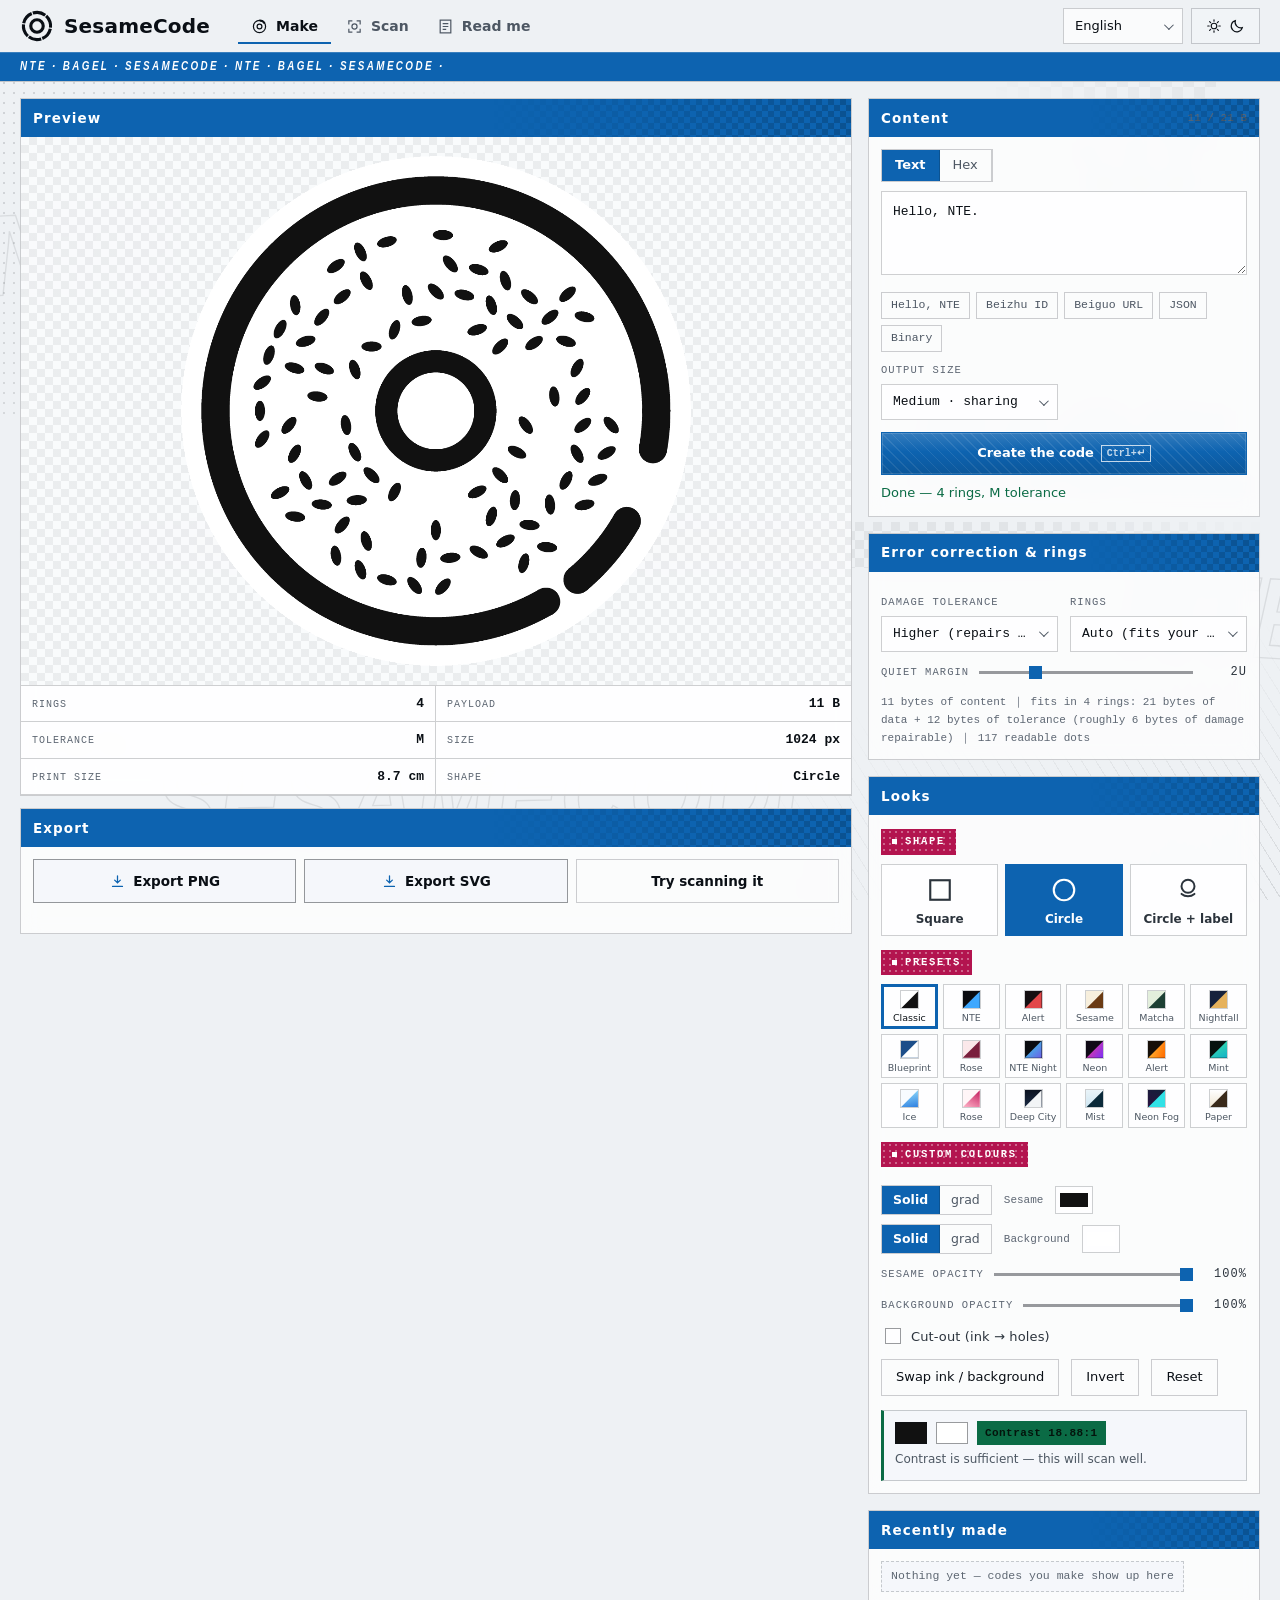
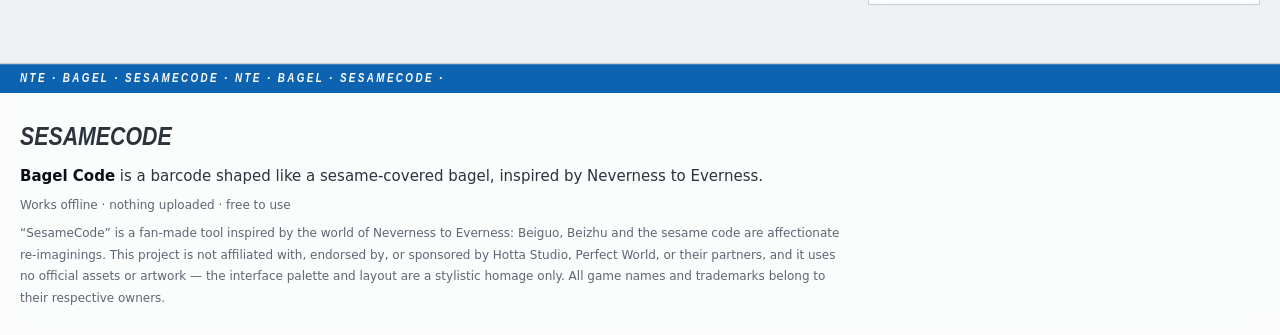
==== app/index.html @ 8909a85a "Add Discord embed preview via Open Graph meta tags Co-authored-by: arena-agent <297053741+arena-agen" ====
<!DOCTYPE html>
<html lang="zh-Hant">
<head>
<meta charset="utf-8">
<meta name="viewport" content="width=device-width, initial-scale=1, viewport-fit=cover">
<meta name="color-scheme" content="dark light">
<title>芝碼 SesameCode</title>
<!-- Discord embed preview（Open Graph） -->
<meta property="og:type" content="website">
<meta property="og:site_name" content="芝碼 SesameCode">
<meta property="og:title" content="芝碼 SesameCode ｜ 唄果的線下入口">
<meta property="og:description" content="芝碼產生器與掃描器：把任意文字或二進位資料編成芝麻貝果形條碼，也能掃描回原始內容。純 JavaScript、零執行期依賴、可離線使用。">
<meta property="og:url" content="https://justapplejust.github.io/nte-code/app/index.html">
<meta property="og:image" content="https://justapplejust.github.io/nte-code/docs/ui-generate.png">
<meta property="og:image:width" content="1440">
<meta property="og:image:height" content="950">
<meta property="og:image:alt" content="芝碼 SesameCode 產生器介面：預覽中的圓形芝麻碼與控制項">
<meta property="og:locale" content="zh_TW">
<link rel="icon" href="./icon.svg" type="image/svg+xml">
<link rel="stylesheet" href="./style.css">
</head>
<body>
<!-- 背景：純色 + 點陣 / 斜線 / 棋盤格貼片 + 散佈單字 -->
<div class="fx" aria-hidden="true">
  <span class="dots"></span>
  <span class="hatch"></span>
  <span class="chk chk1"></span>
  <span class="chk chk2"></span>
  <span class="wm wm1"></span>
  <span class="wm wm2"></span>
  <span class="wm wm3"></span>
  <span class="wm wm4"></span>
  <span class="sym sym1">⌗ ▨ ⌗ ▨ ⌗<br>○ ● ○ ● ○<br>▚▚ ▞▞ ▚▚</span>
  <span class="sym sym2">▨ ⌗ ▨ ⌗ ▨<br>● ○ ● ○ ●<br>▞▞ ▚▚ ▞▞</span>
</div>

<header class="top">
  <div class="top-in">
    <a class="brand" href="#gen">
      <svg class="logo" viewBox="0 0 48 48" aria-hidden="true">
        <circle cx="24" cy="24" r="19.2" fill="none" stroke="currentColor" stroke-width="4.4"
                pathLength="360" stroke-dasharray="55 5" transform="rotate(-108 24 24)"/>
        <circle cx="24" cy="24" r="8.8" fill="none" stroke="currentColor" stroke-width="4.4"/>
      </svg>
      <h1 data-i18n="brand.cn"></h1>
    </a>
    <nav class="tabs" role="tablist">
      <button class="tab active" data-tab="gen" role="tab">
        <svg viewBox="0 0 24 24" fill="none" stroke="currentColor" stroke-width="1.7"><circle cx="12" cy="12" r="8.6"/><circle cx="12" cy="12" r="3.4"/><path d="M12 3.4a8.6 8.6 0 0 1 7.4 4.2" stroke-width="2.8"/></svg>
        <span data-i18n="nav.gen"></span></button>
      <button class="tab" data-tab="scan" role="tab">
        <svg viewBox="0 0 24 24" fill="none" stroke="currentColor" stroke-width="1.7"><path d="M4 9V4h5M20 15v5h-5M20 9V4h-5M4 15v5h5"/><circle cx="12" cy="12" r="3.6"/></svg>
        <span data-i18n="nav.scan"></span></button>
      <button class="tab" data-tab="spec" role="tab">
        <svg viewBox="0 0 24 24" fill="none" stroke="currentColor" stroke-width="1.7"><rect x="4.5" y="3" width="15" height="18"/><path d="M8 8h8M8 12h8M8 16h5"/></svg>
        <span data-i18n="nav.spec"></span></button>
    </nav>
    <div class="tools">
      <div class="sel sel-mini" data-for="lang"></div>
      <select id="lang" hidden></select>
      <button id="btn-theme" class="icon" aria-label="theme" data-i18n-title="theme.toggle">
        <svg class="ic-sun" viewBox="0 0 24 24" fill="none" stroke="currentColor" stroke-width="1.7" stroke-linecap="round"><circle cx="12" cy="12" r="4.2"/><path d="M12 2.6v2.2M12 19.2v2.2M2.6 12h2.2M19.2 12h2.2M5.4 5.4l1.6 1.6M17 17l1.6 1.6M18.6 5.4 17 7M7 17l-1.6 1.6"/></svg>
        <svg class="ic-moon" viewBox="0 0 24 24" fill="none" stroke="currentColor" stroke-width="1.7" stroke-linecap="round"><path d="M20 14.5A8.5 8.5 0 0 1 9.5 4a8.5 8.5 0 1 0 10.5 10.5z"/></svg>
      </button>
    </div>
  </div>
  <div class="band"><div class="band-in"><span data-i18n="band"></span></div></div>
</header>

<div class="app">
  <main>
    <!-- ============================ 產生器 ============================ -->
    <section id="tab-gen" class="panel active">
      <div class="gen-grid">
        <section class="stagewrap">
          <div class="stage">
            <div class="box-h"><h2 data-i18n="gen.preview"></h2><span class="h-en">Preview</span><span class="sp"></span></div>
            <div class="plate" id="stage">
              <canvas id="canvas" width="512" height="512"></canvas>
              <div class="stage-load" id="stage-load" aria-hidden="true"><span class="bar"></span><span class="txt" data-i18n="stage.working"></span></div>
            </div>
            <div class="readout" id="readout"></div>
          </div>

          <div class="stage" style="margin-top:12px">
            <div class="box-h"><h2 data-i18n="gen.output"></h2><span class="h-en">Export</span><span class="sp"></span></div>
            <div class="outbar">

              <button id="btn-png" class="exp"><svg viewBox="0 0 24 24" fill="none" stroke="currentColor" stroke-width="1.8" stroke-linecap="round" stroke-linejoin="round"><path d="M12 4v10m0 0 4-4m-4 4-4-4M5 19h14"/></svg><span data-i18n="gen.png"></span></button>
              <button id="btn-svg" class="exp"><svg viewBox="0 0 24 24" fill="none" stroke="currentColor" stroke-width="1.8" stroke-linecap="round" stroke-linejoin="round"><path d="M12 4v10m0 0 4-4m-4 4-4-4M5 19h14"/></svg><span data-i18n="gen.svg"></span></button>
              <button id="btn-self" class="ghost"><span data-i18n="gen.self"></span></button>
            </div>
            <div id="dense-hint" class="msg warn hidden" style="margin:0;padding:0 12px 10px"></div>
            <div id="self-msg" class="msg" aria-live="polite" style="margin:0;padding:0 12px 10px"></div>
          </div>
        </section>

        <section class="ctrl">
          <!-- 基本 -->
          <div class="box">
            <div class="box-h"><h2 data-i18n="gen.basic"></h2><span class="h-en">Content</span><span class="sp"></span><span class="cap" id="cap-info"></span></div>
            <div class="box-b">
              <div class="head-row">
                <div class="seg" id="mode-seg" role="tablist">
                  <button class="segbtn active" data-mode="text"><span data-i18n="gen.mode.text"></span></button>
                  <button class="segbtn" data-mode="hex"><span data-i18n="gen.mode.hex"></span></button>
                  <input type="radio" name="mode" value="text" checked hidden><input type="radio" name="mode" value="hex" hidden>
                </div>
              </div>
              <textarea id="payload" rows="3" data-i18n-ph="gen.placeholder" spellcheck="false">Hello, NTE.</textarea>
              <div class="ex" id="examples"></div>
              <div class="fields">
                <label><span data-i18n="gen.size"></span><span class="sel" data-for="size"></span></label>
              </div>
              <select id="size" hidden>
                <option value="640" data-i18n="gen.size.s"></option>
                <option value="1024" selected data-i18n="gen.size.m"></option>
                <option value="2048" data-i18n="gen.size.l"></option>
                <option value="custom" data-i18n="gen.size.custom"></option>
              </select>
              <div class="srow hidden" id="size-custom-row">
                <label class="rng"><span data-i18n="gen.size.px"></span><input type="range" id="size-custom" min="256" max="4096" step="64" value="1024"><span class="val" id="size-custom-val">1024</span></label>
              </div>
              <button id="btn-gen" class="primary wide"><span data-i18n="gen.btn"></span><kbd>⌘↵</kbd></button>
              <div id="gen-msg" class="msg" aria-live="polite"></div>
            </div>
          </div>

          <!-- 容錯與圈數（常駐，不收合） -->
          <div class="box">
            <div class="box-h"><h2 data-i18n="gen.advanced"></h2><span class="h-en">Detail</span><span class="sp"></span></div>
            <div class="box-b">
              <div class="fields">
                <label><span data-i18n="gen.ec"></span><span class="sel" data-for="ec"></span></label>
                <label><span data-i18n="gen.rings"></span><span class="sel" data-for="version"></span></label>
              </div>
              <select id="ec" hidden>
                <option value="0" data-i18n="gen.ec.l"></option>
                <option value="1" selected data-i18n="gen.ec.m"></option>
                <option value="2" data-i18n="gen.ec.q"></option>
                <option value="3" data-i18n="gen.ec.h"></option>
              </select>
              <select id="version" hidden><option value="0" data-i18n="gen.rings.auto"></option></select>
              <label class="rng" style="margin-top:6px"><span data-i18n="style.margin"></span><input type="range" id="margin" min="0" max="8" step="0.5" value="2"><span class="val" id="margin-val">2u</span></label>
              <div id="adv-info" class="cap" style="margin-top:9px"></div>
            </div>
          </div>

          <!-- 外觀 -->
          <div class="box" id="appear-card">
            <div class="box-h"><h2 data-i18n="gen.appear"></h2><span class="h-en">Looks</span><span class="sp"></span></div>
            <div class="box-b">
              <div class="sub-h"><span data-i18n="style.shape"></span></div>
              <div class="shapes" id="shape-chips" role="radiogroup">
                <button class="shape-btn" data-shape="square" role="radio">
                  <svg class="pv" viewBox="0 0 24 24" fill="none" stroke="currentColor" stroke-width="1.7"><rect x="4.2" y="4.2" width="15.6" height="15.6"/></svg>
                  <span data-i18n="style.square"></span></button>
                <button class="shape-btn active" data-shape="circle" role="radio">
                  <svg class="pv" viewBox="0 0 24 24" fill="none" stroke="currentColor" stroke-width="1.7"><circle cx="12" cy="12" r="8.2"/></svg>
                  <span data-i18n="style.circle"></span></button>
                <button class="shape-btn" data-shape="label" role="radio">
                  <svg class="pv" viewBox="0 0 24 24" fill="none" stroke="currentColor" stroke-width="1.6" stroke-linecap="round">
                    <circle cx="12" cy="9" r="5.2"/>
                    <path d="M17.14 15.13A8 8 0 0 1 6.86 15.13"/>
                  </svg>
                  <span data-i18n="style.label"></span></button>
              </div>
              <select id="shape" hidden>
                <option value="square" data-i18n="style.square"></option>
                <option value="circle" selected data-i18n="style.circle"></option>
                <option value="label" data-i18n="style.label"></option>
              </select>

              <div class="sub-h"><span data-i18n="style.preset"></span></div>
              <div class="presets" id="presets"></div>

              <div class="sub-h"><span data-i18n="style.custom"></span></div>
              <div class="srow">
                <div class="seg seg-sm" id="ink-grad-seg">
                  <button class="segbtn active" data-grad="ink" data-on="0"><span data-i18n="style.solid"></span></button>
                  <button class="segbtn" data-grad="ink" data-on="1"><span data-i18n="style.gradShort"></span></button>
                </div>
                <span class="cap" data-i18n="style.ink"></span>
                <label><input type="color" id="ink-color" value="#111111"></label>
                <label class="hidden" id="ink-color2-wrap"><input type="color" id="ink-color2" value="#7b5cff"></label>
                <input type="checkbox" id="ink-grad" hidden>
              </div>
              <div class="srow hidden" id="ink-angle-row">
                <label class="rng"><span data-i18n="style.angle"></span><input type="range" id="ink-angle" min="0" max="360" step="15" value="45"><span class="val" id="ink-angle-val">45°</span></label>
              </div>
              <div class="srow">
                <div class="seg seg-sm" id="bg-grad-seg">
                  <button class="segbtn active" data-grad="bg" data-on="0"><span data-i18n="style.solid"></span></button>
                  <button class="segbtn" data-grad="bg" data-on="1"><span data-i18n="style.gradShort"></span></button>
                </div>
                <span class="cap" data-i18n="style.bg"></span>
                <label><input type="color" id="bg-color" value="#ffffff"></label>
                <label class="hidden" id="bg-color2-wrap"><input type="color" id="bg-color2" value="#241a3f"></label>
                <input type="checkbox" id="bg-grad" hidden>
              </div>
              <div class="srow hidden" id="bg-angle-row">
                <label class="rng"><span data-i18n="style.angle"></span><input type="range" id="bg-angle" min="0" max="360" step="15" value="90"><span class="val" id="bg-angle-val">90°</span></label>
              </div>
              <div class="srow">
                <label class="rng"><span data-i18n="style.opacity"></span><input type="range" id="ink-alpha" min="0" max="100" value="100"><span class="val" id="ink-alpha-val">100%</span></label>
              </div>
              <div class="srow">
                <label class="rng"><span data-i18n="style.opacityBg"></span><input type="range" id="bg-alpha" min="0" max="100" value="100"><span class="val" id="bg-alpha-val">100%</span></label>
              </div>
              <div class="srow">
                <label class="inline"><input type="checkbox" id="ink-cutout"><span data-i18n="style.cutout"></span></label>
                <span class="sp"></span>
                <button id="btn-swap" class="ghost"><span data-i18n="style.swap"></span></button>
                <button id="btn-invert" class="ghost"><span data-i18n="style.invert"></span></button>
                <button id="btn-reset-style" class="ghost"><span data-i18n="style.reset"></span></button>
              </div>
              <div class="contrast" id="contrast"></div>
            </div>
          </div>

          <div class="box">
            <div class="box-h"><h2 data-i18n="gen.recent"></h2><span class="h-en">Recent</span><span class="sp"></span></div>
            <div class="box-b"><div class="recent" id="recent"></div></div>
          </div>
        </section>
      </div>
    </section>

    <!-- ============================ 掃描器 ============================ -->
    <section id="tab-scan" class="panel">
      <div class="scan-grid">
        <div class="cam-col">
          <div class="box">
            <div class="box-h"><h2 data-i18n="scan.title"></h2><span class="h-en">Scanner</span>
              <span class="sp"></span>
              <a class="tag grey linkish" href="#fullscreen" data-fullscreen><svg viewBox="0 0 24 24" fill="none" stroke="currentColor" stroke-width="2" style="width:12px;height:12px"><path d="M4 9V4h5M20 15v5h-5M20 9V4h-5M4 15v5h5"/></svg><span data-i18n="scan.fullscreen"></span></a>
            </div>
            <div class="box-b">
              <div class="cam-wrap idle" id="cam-wrap">
                <video id="video" playsinline autoplay muted></video>
                <div class="guide" aria-hidden="true"></div>
                <div class="hud hidden" id="hud">
                  <span class="tag grey" id="hud-res">—</span>
                  <span class="tag grey" id="hud-fps">—</span>
                  <span class="tag" id="hud-lock"></span>
                </div>
                <div class="cam-idle" id="cam-idle">
                  <svg viewBox="0 0 24 24" fill="none" stroke="currentColor" stroke-width="1.5" stroke-linecap="round"><path d="M4 8h3l1.6-2.4h6.8L17 8h3v11H4z"/><path d="M3 3l18 18"/></svg>
                  <b data-i18n="scan.idle.t"></b>
                  <span data-i18n="scan.idle"></span>
                </div>
                <div id="flash" class="flash"></div>
              </div>
              <div class="scan-actions">
                <button id="btn-cam" class="primary"><span data-i18n="scan.cam.on"></span></button>
                <button id="btn-stop" class="hidden" disabled><span data-i18n="scan.cam.off"></span></button>
                <span class="sp"></span>
                <label class="inline hidden" id="cam-dev-wrap" style="gap:8px"><span data-i18n="scan.cam.device"></span><span class="sel sel-mini" data-for="cam-dev"></span><select id="cam-dev" hidden></select></label>
              </div>
              <div id="scan-progress" class="progress"><span></span></div>
              <div id="scan-msg" class="msg" aria-live="polite"></div>
              <div class="reqbox">
                <span class="req-ic"><svg viewBox="0 0 24 24" fill="none" stroke="currentColor" stroke-width="1.6" stroke-linecap="round"><circle cx="12" cy="12" r="9"/><path d="M12 7.5v5l3 2"/></svg></span>
                <span data-i18n="scan.req.value"></span>
              </div>
            </div>
          </div>
        </div>

        <div>
          <div class="box">
            <div class="box-h"><h2 data-i18n="scan.result"></h2><span class="h-en">Result</span><span class="sp"></span></div>
            <div class="box-b">
              <div id="result" class="result empty" data-i18n="scan.empty"></div>
              <div class="srow" id="result-actions">
                <button id="btn-open" class="primary hidden"><span data-i18n="scan.open"></span></button>
                <button id="btn-copy" disabled><span data-i18n="scan.copy"></span></button>
                <button id="btn-share" class="ghost hidden"><span data-i18n="scan.share"></span></button>
                <button id="btn-clear" class="ghost"><span data-i18n="scan.clear"></span></button>
              </div>
              <div class="drop" id="drop">
                <svg viewBox="0 0 24 24" fill="none" stroke="currentColor" stroke-width="1.6"><path d="M12 4v11m0-11 4 4m-4-4-4 4M4 19h16"/></svg>
                <span data-i18n="scan.drop"></span>
              </div>
              <div class="srow">
                <label class="file"><svg viewBox="0 0 24 24" fill="none" stroke="currentColor" stroke-width="1.6"><path d="M4 6.5A1.5 1.5 0 0 1 5.5 5h4l1.6 2h7.4A1.5 1.5 0 0 1 20 8.5v9A1.5 1.5 0 0 1 18.5 19h-13A1.5 1.5 0 0 1 4 17.5z"/></svg><span data-i18n="scan.file"></span>
                  <input type="file" id="file" accept="image/*">
                </label>
                <button id="btn-paste" class="ghost"><span data-i18n="scan.paste"></span></button>
              </div>
              <div class="sub-h"><span data-i18n="scan.history"></span></div>
              <ul id="history" class="history"></ul>
              <div class="sub-h"><span data-i18n="scan.tune"></span></div>
              <div class="srow">
                <label class="rng" style="flex:1 1 150px"><span data-i18n="scan.thr"></span><input type="range" id="thr" min="6" max="24" value="13"><span class="val" id="thr-val">13</span></label>
                <label style="flex:0 0 auto"><span data-i18n="scan.maxdim"></span><span class="sel sel-mini" data-for="maxdim"></span></label>
                <select id="maxdim" hidden>
                  <option value="1280" selected data-i18n="scan.maxdim.1280"></option>
                  <option value="1600" data-i18n="scan.maxdim.1600"></option>
                  <option value="2048" data-i18n="scan.maxdim.2048"></option>
                </select>
              </div>
              <pre id="dbg" class="cap" style="margin-top:10px;white-space:pre-wrap"></pre>
            </div>
          </div>
        </div>
      </div>
    </section>

    <!-- ============================ 說明 ============================ -->
    <section id="tab-spec" class="panel">
      <div class="spec-grid">
        <aside class="toc box">
          <div class="box-h"><h2 data-i18n="spec.toc"></h2><span class="h-en">Contents</span></div>
          <ol id="toc-list"></ol>
        </aside>
        <div class="box">
          <div class="box-h"><h2 data-i18n="spec.title"></h2><span class="h-en">How it works</span><span class="sp"></span></div>
          <div class="box-b prose">
            <div id="spec-body"></div>
            <div class="tablewrap"><div id="spec-table"></div></div>
          </div>
        </div>
      </div>
    </section>
  </main>
</div>

<!-- ========================= 全螢幕掃描器 ========================= -->
<section id="fullscreen" class="fs" aria-hidden="true">
  <div class="fs-band"><div class="band-in"><span data-i18n="band"></span></div></div>
  <div class="fs-stage">
    <div class="fs-cam">
      <video id="fs-video" playsinline autoplay muted></video>
      <div class="fs-guide" aria-hidden="true"></div>
      <div class="fs-hint" data-i18n="fs.hint"></div>
      <div class="fs-flash" id="fs-flash"></div>
      <div class="fs-top">
        <button class="fs-close" id="fs-close" aria-label="close">
          <svg viewBox="0 0 24 24" fill="none" stroke="currentColor" stroke-width="1.8" stroke-linecap="round"><path d="M6 6l12 12M18 6L6 18"/></svg>
        </button>
        <span class="tag" id="fs-status" data-i18n="fs.status"></span>
      </div>
      <div class="fs-result" id="fs-result" hidden>
        <div class="fs-payload" id="fs-payload"></div>
        <div class="fs-actions">
          <button id="fs-open" class="primary hidden"><span data-i18n="scan.open"></span></button>
          <button id="fs-copy"><span data-i18n="scan.copy"></span></button>
          <button id="fs-share" class="ghost hidden"><span data-i18n="scan.share"></span></button>
          <button id="fs-again" class="ghost"><span data-i18n="fs.again"></span></button>
        </div>
      </div>
    </div>
    <div class="fs-foot">
      <label class="file"><svg viewBox="0 0 24 24" fill="none" stroke="currentColor" stroke-width="1.6"><path d="M4 6.5A1.5 1.5 0 0 1 5.5 5h4l1.6 2h7.4A1.5 1.5 0 0 1 20 8.5v9A1.5 1.5 0 0 1 18.5 19h-13A1.5 1.5 0 0 1 4 17.5z"/></svg><span data-i18n="scan.file"></span>
        <input type="file" id="fs-file" accept="image/*">
      </label>
      <button id="fs-cam-toggle"><span data-i18n="fs.camToggle"></span></button>
    </div>
  </div>
</section>

<footer>
  <div class="band alt"><div class="band-in"><span data-i18n="band"></span></div></div>
  <div class="foot-in">
    <div>
      <div class="foot-mark">SesameCode</div>
      <div class="foot-lead" data-i18n-html="footer"></div>
      <div class="foot-note" data-i18n="footer.fine"></div>
      <div class="foot-note"><span data-i18n="disclaimer.body"></span></div>
    </div>
  </div>
</footer>

<div class="toasts" id="toasts" aria-live="polite"></div>

<script src="./i18n.js"></script>
<script src="../src/sesame-core.js"></script>
<script src="./app.js"></script>
</body>
</html>
---- app/style.css ----
/* ============================================================================
 * 芝碼 SesameCode — 介面樣式 v6
 * 語言取自《異環》官網：純色底、點陣／斜線／棋盤格貼片、薄框方形面板、
 * 全填色藍標題條、洋紅小標；文字一律使用系統字型堆疊（不載入外部字型）。
 * 淺色 / 深色兩套權杖；所有顏色都經過對比檢查。
 * ==========================================================================*/
:root{
  --bg:#0a0c10; --bg-2:#0d1015; --panel:rgba(16,20,25,.72); --panel-2:rgba(22,28,35,.66); --plate:rgba(11,14,19,.5);
  --line:rgba(255,255,255,.16); --line-2:rgba(255,255,255,.3); --line-3:rgba(255,255,255,.07);
  --ink:#f4f6f8; --ink-2:#c6cdd4; --muted:#9aa4ae; --dim:#828d98;
  --blue:#49a8f5; --blue-d:#2b82cc; --bar:#1c78c6; --bar-2:#176cae;
  --mag:#c2185b; --mag-2:#a5124c;
  --warn:#f0ac46; --ok:#57d096; --bad:#f2646a;
  --on-blue:#ffffff; --on-mag:#ffffff;
  --chk-a:rgba(255,255,255,.05); --chk-b:rgba(255,255,255,.018);
  --r:0;
  --hh:84px;                                   /* 頂欄（含色帶）高度 */
  --font:"Noto Sans TC","PingFang TC","Hiragino Sans TC","Microsoft JhengHei","Noto Sans SC","Source Han Sans TC",system-ui,-apple-system,"Segoe UI",sans-serif;
  --narrow:"Arial Narrow","Liberation Sans Narrow","Helvetica Neue",Arial,"Noto Sans TC",sans-serif;
  --mono:ui-monospace,SFMono-Regular,Menlo,Consolas,"Liberation Mono",monospace;
}
html[data-theme="light"]{
  --bg:#eef1f4; --bg-2:#e7ebef; --panel:rgba(255,255,255,.74); --panel-2:rgba(243,246,249,.7); --plate:rgba(248,250,252,.55);
  --line:rgba(12,18,26,.2); --line-2:rgba(12,18,26,.42); --line-3:rgba(12,18,26,.08);
  --ink:#0a0f15; --ink-2:#2b333c; --muted:#4d5763; --dim:#5d6672;
  --blue:#0d63b0; --blue-d:#0a4e8c; --bar:#0d63b0; --bar-2:#0a4e8c;
  --mag:#b3144f; --mag-2:#8f0f40;
  --warn:#8a5a00; --ok:#0b6b45; --bad:#b3262c;
  --on-blue:#ffffff; --on-mag:#ffffff;
  --chk-a:rgba(12,18,26,.06); --chk-b:rgba(12,18,26,.02);
}
[hidden]{display:none !important}
*{box-sizing:border-box}
html{background:var(--bg);color-scheme:dark;-webkit-text-size-adjust:100%}
html[data-theme="light"]{color-scheme:light}
body{margin:0;min-height:100vh;background:var(--bg);color:var(--ink);font-family:var(--font);
  font-size:15px;line-height:1.65;-webkit-font-smoothing:antialiased;overflow-x:hidden}
h1,h2,h3,h4{margin:0;font-weight:700;line-height:1.25;letter-spacing:.01em}
p{margin:0}
a{color:var(--blue);text-decoration:none}
b,strong{font-weight:700}
kbd{font-family:var(--mono);font-size:10px;padding:1px 5px;border:1px solid currentColor;opacity:.75}
::selection{background:var(--blue);color:#06121c}
:focus-visible{outline:2px solid var(--blue);outline-offset:2px}

/* ------------------------------------------------ 背景：純色 + 貼片 + 散佈字 */
.fx{position:fixed;inset:0;z-index:0;overflow:hidden;pointer-events:none;background:var(--bg)}
.fx .dots{position:absolute;left:-4%;top:2%;width:56%;height:44%;opacity:.15;color:var(--ink);
  background-image:radial-gradient(currentColor 1.15px,transparent 1.3px);background-size:10px 10px;
  -webkit-mask-image:linear-gradient(105deg,#000,transparent 72%);mask-image:linear-gradient(105deg,#000,transparent 72%)}
.fx .hatch{position:absolute;right:-9%;bottom:-12%;width:60%;height:54%;opacity:.12;color:var(--ink);
  background-image:repeating-linear-gradient(58deg,currentColor 0 1px,transparent 1px 12px);
  -webkit-mask-image:radial-gradient(120% 110% at 82% 92%,#000 6%,transparent 66%);mask-image:radial-gradient(120% 110% at 82% 92%,#000 6%,transparent 66%)}
.fx .chk{position:absolute;color:var(--ink);background-image:conic-gradient(currentColor 25%,transparent 0 50%,currentColor 0 75%,transparent 0)}
.fx .chk1{left:0;right:0;top:58%;height:46px;opacity:.05;background-size:18px 18px;
  -webkit-mask-image:linear-gradient(90deg,transparent,#000 20%,#000 80%,transparent);mask-image:linear-gradient(90deg,transparent,#000 20%,#000 80%,transparent)}
.fx .chk2{right:5%;top:6%;width:220px;height:92px;opacity:.06;background-size:22px 22px;
  -webkit-mask-image:linear-gradient(200deg,#000,transparent 76%);mask-image:linear-gradient(200deg,#000,transparent 76%)}
/* 散佈的單字（同字級、各自獨立、不串接） */
.fx .wm{position:absolute;font-family:var(--narrow);font-style:italic;font-weight:700;
  font-size:clamp(56px,9vw,132px);line-height:.9;letter-spacing:.01em;white-space:nowrap;
  color:transparent;-webkit-text-stroke:1.4px var(--ink);opacity:.09;text-transform:uppercase}
html[data-theme="light"] .fx .wm{opacity:.085}
.fx .wm1{left:-1%;top:22%;transform:rotate(-3deg)}
.fx .wm2{right:2%;top:44%;transform:rotate(2.5deg);opacity:.065}
.fx .wm3{left:12%;bottom:6%;transform:rotate(-1.5deg);opacity:.06}
.fx .wm4{right:-3%;bottom:26%;transform:rotate(3.5deg);opacity:.05}
.fx .sym{position:absolute;font-family:var(--mono);color:var(--ink);opacity:.12;letter-spacing:.4em;line-height:1.55;white-space:pre}
.fx .sym1{left:2.5vw;bottom:16vh;font-size:11px}
.fx .sym2{right:7vw;top:16vh;font-size:11px;text-align:right}

/* --------------------------------------------------------------- 頂欄 */
.top{position:sticky;top:0;z-index:30;background:var(--bg);border-bottom:1px solid var(--line)}
.top-in{display:flex;align-items:center;gap:14px;max-width:1440px;margin:0 auto;padding:8px 20px}
.brand{display:flex;align-items:center;gap:10px;min-width:0;color:inherit}
.logo{width:34px;height:34px;flex:0 0 auto;color:var(--ink);display:block}
.brand h1{font-size:20px;white-space:nowrap}
.tools{display:flex;align-items:center;gap:8px;margin-left:auto;flex:0 0 auto}
.band{background:var(--bar);color:var(--on-blue);border-top:1px solid rgba(255,255,255,.18);overflow:hidden}
.band-in{max-width:1440px;margin:0 auto;padding:4px 20px;display:block;overflow:hidden;
  font-family:var(--narrow);font-style:italic;font-weight:700;font-size:12px;letter-spacing:.2em;
  text-transform:uppercase;white-space:nowrap;text-overflow:clip}
.band-in span{display:inline-block;white-space:nowrap;padding-right:2.2em}

/* --------------------------------------------------------------- 分頁 */
.tabs{display:flex;gap:2px;margin-left:14px;align-self:center}
.tabs .tab{background:transparent;border:0;border-bottom:2px solid transparent;border-radius:0;
  padding:9px 13px 7px;color:var(--muted);font-size:14px;font-weight:600;align-self:center;gap:8px}
.tabs .tab svg{width:17px;height:17px;flex:0 0 auto;display:block}
.tabs .tab:hover{background:var(--panel-2);color:var(--ink)}
.tabs .tab.active{color:var(--ink);border-bottom-color:var(--blue);background:transparent}
.panel{display:none}
.panel.active{display:block}

/* --------------------------------------------------------------- 版面 */
.app{position:relative;z-index:2;max-width:1440px;margin:0 auto;padding:0 20px}
main{min-width:0;padding:16px 0 34px}


/* --------------------------------------------------------------- 面板 */
.box{border:1px solid var(--line);background:var(--panel);margin-bottom:16px;
  -webkit-backdrop-filter:blur(10px) saturate(1.05);backdrop-filter:blur(10px) saturate(1.05)}
.box-h{display:flex;align-items:center;gap:10px;height:38px;padding:0 12px;background:var(--bar);
  color:var(--on-blue);position:relative;overflow:hidden;flex:0 0 auto}
.box-h::after{content:"";position:absolute;right:0;top:0;bottom:0;width:44%;pointer-events:none;opacity:.2;
  background-image:conic-gradient(rgba(0,0,0,.85) 25%,transparent 0 50%,rgba(0,0,0,.85) 0 75%,transparent 0);
  background-size:12px 12px;-webkit-mask-image:linear-gradient(90deg,transparent,#000);mask-image:linear-gradient(90deg,transparent,#000)}
.box-h h2{font-size:13.5px;letter-spacing:.08em;position:relative;z-index:1;color:var(--on-blue);white-space:nowrap}
.box-h .h-en{font-family:var(--narrow);font-style:italic;font-weight:700;font-size:11px;letter-spacing:.18em;
  text-transform:uppercase;opacity:.8;position:relative;z-index:1;white-space:nowrap}
.box-h .sp{flex:1;position:relative;z-index:1}
.box-h .tag{position:relative;z-index:1}
html[lang="en"] .h-en{display:none}
.box-b{padding:12px}

/* 分區小標：洋紅長方塊 + 點點底（不用圓角、不用膠囊） */
.sub-h{display:inline-flex;align-items:center;gap:8px;margin:14px 0 9px;padding:4px 11px;
  background-color:var(--mag);color:var(--on-mag);
  background-image:radial-gradient(rgba(255,255,255,.34) 1px,transparent 1.2px);background-size:6px 6px;
  font-family:var(--mono);font-size:10.5px;letter-spacing:.16em;text-transform:uppercase;font-weight:700}
.sub-h:first-child{margin-top:0}
.sub-h::before{content:"";width:5px;height:5px;background:var(--on-mag);flex:0 0 auto}

/* --------------------------------------------------------------- 產生器 */
.gen-grid{display:grid;grid-template-columns:minmax(0,1fr) minmax(340px,392px);gap:16px;align-items:start}
.stage{border:1px solid var(--line);background:var(--panel);
  -webkit-backdrop-filter:blur(10px) saturate(1.05);backdrop-filter:blur(10px) saturate(1.05)}
.plate{position:relative;padding:14px;display:grid;place-items:center;background:var(--plate);
  background-image:linear-gradient(45deg,var(--chk-a) 25%,transparent 25%,transparent 75%,var(--chk-a) 75%),
    linear-gradient(45deg,var(--chk-a) 25%,transparent 25%,transparent 75%,var(--chk-a) 75%);
  background-size:16px 16px;background-position:0 0,8px 8px;min-height:320px}
#canvas{display:block;max-width:100%;height:auto;width:auto}
.stage-bar{display:flex;gap:1px;border-top:1px solid var(--line);background:var(--line-3)}
.outbar{display:flex;flex-wrap:wrap;gap:8px;padding:12px}
.outbar button{flex:1 1 132px;gap:7px;padding:10px 12px;font-size:13.5px;font-weight:700;min-height:44px;white-space:nowrap}
.outbar button svg{width:17px;height:17px;flex:0 0 auto}
.outbar button.ghost{font-weight:600}
.outbar button.exp{background:var(--panel-2);border-color:var(--line-2)}
.outbar button.exp svg{color:var(--blue)}
.outbar button.exp:hover{background:var(--panel);border-color:var(--blue)}
.stage-bar button:last-child{border-right:0}
.stage-bar button:hover{background:var(--panel);color:var(--ink)}
.stage-load{position:absolute;inset:0;z-index:4;display:none;place-items:center;background:rgba(5,7,10,.82)}
.stage-load.on{display:grid}
.stage-load .txt{font-family:var(--mono);font-size:11px;letter-spacing:.2em;text-transform:uppercase;color:#bfe0ff}
.stage-load .bar{position:absolute;left:0;right:0;bottom:0;height:2px;background:var(--blue);animation:loadbar 1.2s linear infinite}
@keyframes loadbar{from{transform:translateX(-100%)}to{transform:translateX(100%)}}

/* 讀數 */
.readout{display:grid;grid-template-columns:1fr 1fr;border-top:1px solid var(--line);background:var(--panel)}
.stat{display:flex;align-items:baseline;justify-content:space-between;gap:10px;padding:7px 11px;
  border-bottom:1px solid var(--line);border-right:1px solid var(--line);min-width:0}
.stat:nth-child(even){border-right:0}
.stat span{font-family:var(--mono);font-size:10px;letter-spacing:.1em;text-transform:uppercase;color:var(--dim);white-space:nowrap}
.stat b{font-family:var(--mono);font-size:13px;color:var(--ink);white-space:nowrap;margin-left:auto;font-weight:600}
.stat.warn b{color:var(--warn)}.stat.bad b{color:var(--bad)}

/* --------------------------------------------------------------- 表單 */
textarea{font:inherit;color:var(--ink);background:var(--panel);border:1px solid var(--line);
  border-radius:0;padding:10px 11px;width:100%;resize:vertical;font-family:var(--mono);font-size:13px;line-height:1.6}
textarea:focus{outline:none;border-color:var(--blue)}
label{font-family:var(--mono);font-size:10.5px;letter-spacing:.1em;text-transform:uppercase;color:var(--dim);
  display:inline-flex;gap:7px;align-items:center;min-width:0}
label.inline{cursor:pointer;text-transform:none;letter-spacing:.01em;font-family:var(--font);font-size:13px;color:var(--ink-2)}
.fields{display:grid;grid-template-columns:1fr 1fr;gap:10px 12px;margin:10px 0}
.fields > label{flex-direction:column;align-items:stretch;gap:5px;min-width:0}
@media(max-width:560px){.fields{grid-template-columns:1fr}}
button{font:inherit;font-size:13px;color:var(--ink);background:var(--panel-2);border:1px solid var(--line);
  border-radius:0;padding:9px 14px;cursor:pointer;display:inline-flex;align-items:center;justify-content:center;
  gap:7px;transition:background .12s,border-color .12s,color .12s;line-height:1.3}
button svg{width:16px;height:16px}
button:hover{border-color:var(--line-2);background:var(--panel);color:var(--ink)}
button:disabled{opacity:.42;cursor:not-allowed}
button.primary{background-color:var(--bar);border-color:var(--bar);color:var(--on-blue);font-weight:700;
  background-image:linear-gradient(180deg,rgba(255,255,255,.16),rgba(255,255,255,0) 46%,rgba(0,0,0,.12)),
    repeating-linear-gradient(45deg,rgba(255,255,255,.09) 0 1px,transparent 1px 7px);
  background-size:100% 100%,100% 100%;box-shadow:inset 0 0 0 1px rgba(255,255,255,.14)}
button.primary:hover{background-color:var(--bar-2);border-color:var(--bar-2)}
button.ghost{background:transparent}
button.ghost:hover{background:var(--panel-2)}
button.wide{width:100%;padding:12px;margin-top:2px}
.seg{display:inline-flex;border:1px solid var(--line);flex:0 0 auto}
.segbtn{border:0;border-right:1px solid var(--line);background:transparent;color:var(--muted);padding:7px 13px;font-size:13px}
.segbtn:last-child{border-right:0}
.segbtn.active{background:var(--bar);color:var(--on-blue);font-weight:700}
.seg-sm .segbtn{padding:6px 11px;font-size:12.5px}
.ex{display:flex;flex-wrap:wrap;gap:6px;margin:9px 0 2px}
.exbtn{font-family:var(--mono);font-size:11.5px;padding:5px 9px;background:transparent;border:1px solid var(--line);color:var(--muted)}
.exbtn:hover{color:var(--ink);border-color:var(--line-2);background:var(--panel-2)}
input[type=color]{width:38px;height:28px;padding:2px;border:1px solid var(--line);background:var(--panel);cursor:pointer;border-radius:0}
input[type=color]::-webkit-color-swatch{border:0;border-radius:0}
input[type=range]{width:100%;min-width:80px;height:18px;appearance:none;-webkit-appearance:none;background:transparent;cursor:pointer}
input[type=range]::-webkit-slider-runnable-track{height:3px;background:var(--line-2)}
input[type=range]::-webkit-slider-thumb{-webkit-appearance:none;width:13px;height:13px;margin-top:-5px;background:var(--blue);border:0;border-radius:0}
input[type=range]::-moz-range-track{height:3px;background:var(--line-2)}
input[type=range]::-moz-range-thumb{width:13px;height:13px;background:var(--blue);border:0;border-radius:0}
input[type=checkbox]{appearance:none;-webkit-appearance:none;width:16px;height:16px;border:1px solid var(--line-2);
  background:var(--panel);cursor:pointer;position:relative;flex:0 0 auto;border-radius:0}
input[type=checkbox]:checked{background:var(--blue);border-color:var(--blue)}
input[type=checkbox]:checked::after{content:"";position:absolute;left:5px;top:1.5px;width:4px;height:9px;
  border:solid #fff;border-width:0 2px 2px 0;transform:rotate(42deg)}
label.rng{display:flex;align-items:center;gap:8px;width:100%;font-family:var(--mono);font-size:10.5px;
  letter-spacing:.1em;text-transform:uppercase;color:var(--dim)}
label.rng > span:first-child{white-space:nowrap;flex:0 0 auto}
label.rng input[type=range]{flex:1;min-width:56px}
label.rng .val{color:var(--ink-2);font-size:12px;min-width:44px;text-align:right;font-variant-numeric:tabular-nums;flex:0 0 auto}
.val{font-variant-numeric:tabular-nums}
.hidden{display:none !important}
.sp{flex:1}
.msg{font-size:13px;color:var(--muted);min-height:18px;margin-top:7px}
.msg.ok{color:var(--ok)}.msg.err{color:var(--bad)}.msg.warn{color:var(--warn)}
.cap{font-family:var(--mono);font-size:11px;color:var(--dim);line-height:1.65}
.head-row{display:flex;align-items:center;gap:10px;margin-bottom:9px;flex-wrap:wrap}
.head-row #cap-info{margin-left:auto;text-align:right}
.srow{display:flex;align-items:center;gap:12px;flex-wrap:wrap;margin-top:9px}
.srow:first-child{margin-top:0}

/* ---------------------------------------------------- 自訂下拉選單 */
.sel{position:relative;width:100%;min-width:0}
.sel-btn{width:100%;min-width:0;overflow:hidden;min-height:36px;display:flex;align-items:center;
  justify-content:space-between;gap:8px;background:var(--panel);border:1px solid var(--line);
  color:var(--ink);padding:7px 11px;font-size:13px;text-align:left}
.sel-btn:hover{border-color:var(--line-2);background:var(--panel-2)}
.sel-btn .arw{width:7px;height:7px;border-right:1.5px solid var(--muted);border-bottom:1.5px solid var(--muted);
  transform:rotate(45deg) translateY(-2px);flex:0 0 auto}
.sel.open .sel-btn{border-color:var(--blue)}
.sel-val{white-space:nowrap;overflow:hidden;text-overflow:ellipsis;min-width:0;flex:1 1 auto}
.sel-list{position:absolute;left:0;right:0;top:calc(100% + 1px);z-index:40;margin:0;padding:0;list-style:none;
  background:var(--panel);border:1px solid var(--line-2);max-height:260px;overflow:auto;display:none}
.sel.open .sel-list{display:block}
.sel-list li{padding:8px 11px;font-size:13px;color:var(--ink-2);cursor:pointer;border-bottom:1px solid var(--line-3)}
.sel-list li:last-child{border-bottom:0}
.sel-list li:hover,.sel-list li.focus{background:var(--panel-2);color:var(--ink)}
.sel-list li[aria-selected="true"]{background:var(--bar);color:var(--on-blue)}
.sel-mini{width:auto;min-width:120px}

/* --------------------------------------------------- 外形 / 快速配色 */
.shapes{display:grid;grid-template-columns:repeat(3,1fr);gap:7px}
.shape-btn{flex-direction:column;gap:7px;padding:10px 6px 8px;font-size:12px;background:var(--panel);
  border:1px solid var(--line);color:var(--ink-2);font-weight:600}
.shape-btn .pv{width:30px;height:30px;display:block;color:currentColor;overflow:visible}
.shape-btn:hover{color:var(--ink);border-color:var(--line-2)}
.shape-btn.active{background:var(--bar);border-color:var(--bar);color:var(--on-blue)}
.presets{display:grid;grid-template-columns:repeat(auto-fill,minmax(52px,1fr));gap:5px}
.preset{flex-direction:column;gap:3px;padding:5px 3px 4px;background:var(--panel);border:1px solid var(--line);
  font-size:9.5px;color:var(--muted);line-height:1.2;min-height:0;letter-spacing:0;font-weight:500}
.preset .sw{width:19px;height:19px;overflow:hidden;position:relative;border:1px solid var(--line)}
.preset .sw i{position:absolute;inset:0;display:block}
.preset .sw i:last-child{clip-path:polygon(100% 0,100% 100%,0 100%)}
.preset:hover{color:var(--ink);border-color:var(--line-2)}
.preset.active{border-color:var(--blue);box-shadow:inset 0 0 0 2px var(--blue);color:var(--ink)}

/* 標籤：方形色塊，不用膠囊 */
.tag{display:inline-flex;align-items:center;gap:5px;padding:3px 8px;font-family:var(--mono);font-size:11px;
  letter-spacing:.04em;color:var(--on-blue);background:var(--bar);white-space:nowrap;border-radius:0;font-weight:600}
.tag.grey{background:transparent;color:var(--muted);border:1px solid var(--line)}
.tag.red{background:var(--mag);color:var(--on-mag)}
.tag.linkish{cursor:pointer;color:var(--bar);background:#fff;border:1px solid #fff;font-weight:700;
  padding:4px 10px;font-size:11.5px;letter-spacing:.02em}
.tag.linkish:hover{background:#e8f2ff;border-color:#fff;color:var(--bar-2)}

.recent{display:flex;flex-wrap:wrap;gap:6px}
.rchip{font-family:var(--mono);font-size:11.5px;padding:5px 9px;background:var(--panel-2);border:1px solid var(--line);
  color:var(--ink-2);max-width:100%;overflow:hidden;text-overflow:ellipsis;white-space:nowrap}
.rchip small{color:var(--dim);margin-left:6px}
.rchip:hover{border-color:var(--line-2);color:var(--ink)}

/* 對比度 */
.contrast{margin-top:14px;border:1px solid var(--line);border-left:3px solid var(--blue);padding:10px 11px;background:var(--panel-2)}
.contrast .head{display:flex;align-items:center;gap:9px;flex-wrap:wrap;font-size:13px}
.contrast .swatch{width:32px;height:22px;border:1px solid var(--line-2);flex:0 0 auto}
.contrast .tag{font-weight:700}
.contrast .note{font-size:12px;color:var(--muted);margin-top:5px}
.contrast.ok{border-left-color:var(--ok)}.contrast.ok .tag{background:var(--ok);color:#04140c}
.contrast.weak{border-left-color:var(--warn)}.contrast.weak .tag{background:var(--warn);color:#1a1204}
.contrast.bad{border-left-color:var(--bad)}.contrast.bad .tag{background:var(--bad);color:#fff}

/* --------------------------------------------------------------- 掃描器 */
.scan-grid{display:grid;grid-template-columns:minmax(0,1fr) minmax(320px,384px);gap:16px;align-items:start}
.cam-wrap{position:relative;width:100%;height:clamp(320px,52vh,560px);background:#04060a;border:1px solid var(--line-2);overflow:hidden}
video{width:100%;height:100%;object-fit:cover;display:block}
.guide{position:absolute;top:50%;left:50%;transform:translate(-50%,-50%);height:70%;aspect-ratio:1/1;max-width:70%;
  border:2px dashed #9fd0ff;border-radius:50%;pointer-events:none}
.cam-wrap.idle .guide{opacity:.45}
.hud{position:absolute;top:8px;left:8px;right:8px;display:flex;gap:6px;flex-wrap:wrap;pointer-events:none}
.hud .tag{background:rgba(6,10,16,.78);color:#dfe9f2;border:1px solid rgba(255,255,255,.16)}
.hud .tag:last-child{background:var(--bar);color:#fff}
.cam-idle{position:absolute;inset:0;display:flex;flex-direction:column;align-items:center;justify-content:center;gap:8px;
  padding:22px;text-align:center;color:#a9b4bf;font-size:12.5px;background:rgba(4,6,10,.86)}
.cam-idle svg{width:30px;height:30px;color:#7f8b97}
.cam-idle b{font-family:var(--mono);font-size:11px;letter-spacing:.2em;text-transform:uppercase;color:#e6edf3}
.cam-idle span{max-width:34ch;line-height:1.6}
.flash{position:absolute;inset:0;pointer-events:none;opacity:0;transition:opacity .3s;background:rgba(87,208,150,.32)}
.flash.on{opacity:1;transition:none}
.scan-actions{display:flex;gap:8px;align-items:center;flex-wrap:wrap;margin-top:11px}
.reqbox{display:flex;gap:10px;align-items:flex-start;margin-top:11px;padding:10px 11px;border:1px solid var(--line);
  background:var(--panel-2);font-size:12.5px;color:var(--muted);line-height:1.7}
.req-ic{color:var(--blue);flex:0 0 auto}
.req-ic svg{width:19px;height:19px}
.drop{display:flex;align-items:center;justify-content:center;gap:9px;margin-top:11px;padding:14px;
  border:1px dashed var(--line-2);color:var(--muted);font-size:12.5px;text-align:center}
.drop svg{width:18px;height:18px;color:#9fd0ff}
.drop.hover{border-style:solid;border-color:var(--blue);color:var(--ink)}
.file{position:relative;overflow:hidden;display:inline-flex;align-items:center;gap:7px;font-size:13px;color:var(--ink);
  background:var(--panel-2);border:1px solid var(--line);padding:9px 14px;cursor:pointer;font-family:var(--font);
  letter-spacing:0;text-transform:none}
.file input{position:absolute;inset:0;opacity:0;cursor:pointer}
.file svg{width:16px;height:16px}
.progress{height:3px;background:var(--panel-2);overflow:hidden;margin-top:11px;display:none}
.progress.on{display:block}
.progress span{display:block;height:100%;width:0;background:var(--blue);transition:width .14s linear}
.progress.indet span{width:34%;animation:indet 1.1s linear infinite}
@keyframes indet{from{transform:translateX(-100%)}to{transform:translateX(300%)}}
.result{border:1px solid var(--line);border-left:3px solid var(--blue);padding:13px;background:var(--panel-2);
  font-family:var(--mono);font-size:13px;word-break:break-word;white-space:pre-wrap;min-height:92px}
.result.empty{font-family:var(--font);font-size:13px;color:var(--dim);border-left-color:var(--line);
  display:flex;align-items:center;justify-content:center;text-align:center}
.result .meta{display:flex;flex-wrap:wrap;gap:6px;margin-top:11px;padding-top:10px;border-top:1px solid var(--line-3)}
.result .meta .tag{background:transparent;border:1px solid var(--line);color:var(--muted);font-weight:400}
.history{list-style:none;margin:8px 0 0;padding:0}
.history li{border:1px solid var(--line-3);border-bottom:0;padding:8px 10px;display:flex;align-items:center;gap:9px;
  font-size:12.5px;background:var(--panel-2)}
.history li:last-child{border-bottom:1px solid var(--line-3)}
.history .hpay{flex:1;min-width:0;font-family:var(--mono);overflow:hidden;text-overflow:ellipsis;white-space:nowrap}
.history .hmeta{font-family:var(--mono);font-size:10.5px;color:var(--dim);white-space:nowrap}
.history button{padding:4px 8px;font-size:11.5px;background:transparent}
.history li.empty{justify-content:center;border-style:dashed;color:var(--dim);border-bottom:1px solid var(--line-3)}
/* 技術細節：常駐區塊，不用收合 */
.mini{margin-top:14px;border-top:1px solid var(--line-3);padding-top:10px}
.mini .mini-h{display:inline-flex;align-items:center;gap:7px;font-family:var(--mono);font-size:10.5px;
  letter-spacing:.16em;text-transform:uppercase;color:var(--dim);margin-bottom:7px}
.mini .mini-h::before{content:"";width:5px;height:5px;background:var(--mag)}
.mini pre{margin:0;padding:11px;border:1px solid var(--line-3);background:var(--plate);font-family:var(--mono);
  font-size:11px;line-height:1.7;white-space:pre-wrap;word-break:break-word;color:var(--ink-2);max-height:260px;overflow:auto}

/* --------------------------------------------------------------- 說明 */
.spec-grid{display:grid;grid-template-columns:222px minmax(0,1fr);gap:16px;align-items:start}
.toc{position:sticky;top:calc(var(--hh) + 12px)}
.toc ol{list-style:none;margin:0;padding:0;counter-reset:none}
.toc li{border-bottom:1px solid var(--line-3)}
.toc a{display:flex;gap:9px;align-items:baseline;padding:9px 12px;color:var(--muted);font-size:13px}
.toc a::before{content:attr(data-no);font-family:var(--mono);font-size:10.5px;color:var(--dim)}
.toc a:hover{background:var(--panel-2);color:var(--ink)}
.toc a.on{background:var(--bar);color:var(--on-blue)}
.toc a.on::before{color:rgba(255,255,255,.8)}
.prose{line-height:1.85}
.prose h3{margin:24px 0 10px;font-size:16px;display:flex;gap:9px;align-items:center}
.prose h3::before{content:"";width:8px;height:8px;background:var(--mag);flex:0 0 auto}
.prose h3:first-child{margin-top:0}
.prose p,.prose li{color:var(--ink-2);font-size:14px}
.prose ul{padding-left:20px;margin:8px 0}
.prose b{color:var(--ink)}
.prose code{font-family:var(--mono);font-size:12.5px;color:var(--blue);background:var(--panel-2);padding:1px 5px}
.tablewrap{max-width:100%;overflow-x:auto;border:1px solid var(--line);margin-top:12px}
.prose table{border-collapse:collapse;width:100%;font-size:12px;font-family:var(--mono);white-space:nowrap}
.prose th,.prose td{border-right:1px solid var(--line);border-bottom:1px solid var(--line);padding:6px 9px;text-align:right}
.prose th:last-child,.prose td:last-child{border-right:0}
.prose tr:last-child td{border-bottom:0}
.prose th{background:var(--panel-2);color:var(--ink-2);letter-spacing:.05em}
.prose th:first-child,.prose td:first-child{text-align:left}
#spec-table p.mini{border:0;margin:7px 0 0;font-size:11.5px;color:var(--dim);font-family:var(--font);letter-spacing:0;text-transform:none}

/* --------------------------------------------------------------- 頁尾 */
footer{position:relative;z-index:2;border-top:1px solid var(--line);background:var(--panel);margin-top:8px;
  -webkit-backdrop-filter:blur(10px);backdrop-filter:blur(10px)}
.foot-in{max-width:1440px;margin:0 auto;padding:22px 20px 26px;display:flex;gap:26px;align-items:flex-start;flex-wrap:wrap}
.foot-mark{font-family:var(--narrow);font-style:italic;font-weight:700;font-size:26px;text-transform:uppercase;color:var(--ink-2)}
.foot-lead{font-size:15px;color:var(--ink-2);max-width:820px;line-height:1.7;margin-top:6px}
.foot-lead b{color:var(--ink)}
.foot-note{font-size:12px;color:var(--dim);max-width:820px;line-height:1.8;margin-top:6px}

/* --------------------------------------------------------------- Toast */
.toasts{position:fixed;right:14px;bottom:14px;z-index:80;display:flex;flex-direction:column;gap:7px;max-width:min(340px,86vw)}
.toast{display:flex;align-items:flex-start;gap:9px;padding:10px 12px;background:var(--panel);border:1px solid var(--line-2);
  border-left:3px solid var(--blue);font-size:13px}
.toast.ok{border-left-color:var(--ok)}.toast.err{border-left-color:var(--bad)}.toast.warn{border-left-color:var(--warn)}
.toast .ti{width:15px;height:15px;flex:0 0 auto;margin-top:2px;color:var(--blue)}
.toast.ok .ti{color:var(--ok)}.toast.err .ti{color:var(--bad)}.toast.warn .ti{color:var(--warn)}
.toast.out{opacity:0;transition:opacity .2s}

/* =============================== 全螢幕掃描器 =============================== */
.fs{position:fixed;inset:0;z-index:100;background:#04060a;display:none;flex-direction:column}
.fs.on{display:flex}
.fs-band{background:var(--bar);color:var(--on-blue);overflow:hidden;flex:0 0 auto}
.fs-band .band-in{padding:6px 16px;max-width:none}
.fs-stage{flex:1;min-height:0;display:flex;flex-direction:column;padding:12px;gap:10px}
.fs-cam{position:relative;flex:1;min-height:0;background:#04060a;border:1px solid var(--line-2);overflow:hidden}
.fs-cam video{width:100%;height:100%;object-fit:cover}
.fs-guide{position:absolute;top:50%;left:50%;transform:translate(-50%,-50%);
  height:min(60vh,60vw);width:min(60vh,60vw);border:2px dashed #9fd0ff;border-radius:50%;pointer-events:none}
.fs-hint{position:absolute;left:0;right:0;bottom:14px;text-align:center;font-family:var(--mono);font-size:12px;
  letter-spacing:.06em;color:#e7eef5;text-shadow:0 1px 10px rgba(0,0,0,.85)}
.fs-flash{position:absolute;inset:0;pointer-events:none;opacity:0;transition:opacity .3s;background:rgba(87,208,150,.34)}
.fs-flash.on{opacity:1;transition:none}
.fs-top{position:absolute;top:10px;left:10px;right:10px;display:flex;align-items:center;gap:9px}
.fs-close{width:36px;height:36px;padding:0;background:rgba(6,10,16,.7);border:1px solid var(--line-2);color:#fff}
.fs-close svg{width:19px;height:19px}
.fs-status{margin-left:auto;background:rgba(6,10,16,.7)}
.fs-result{position:absolute;left:10px;right:10px;bottom:10px;background:var(--panel);border:1px solid var(--line-2);
  padding:12px;display:flex;flex-direction:column;gap:10px}
.fs-result[hidden]{display:none}
.fs-payload{font-family:var(--mono);font-size:13.5px;word-break:break-word;max-height:22vh;overflow:auto}
.fs-actions{display:flex;gap:8px;flex-wrap:wrap}
.fs-foot{flex:0 0 auto;display:flex;gap:8px;align-items:center;justify-content:center;flex-wrap:wrap}

/* ------------------------------------------------------------- 行動版 */
@media(max-width:1000px){
  .gen-grid,.scan-grid,.spec-grid{grid-template-columns:minmax(0,1fr)}
  .toc{position:static}
}
@media(max-width:720px){
  .top-in{padding:8px 12px;gap:10px;flex-wrap:wrap}
  .brand{gap:8px;min-width:0;flex:1 1 auto;overflow:hidden}
  .tools{order:2}
  .brand h1{font-size:17px;min-width:0;overflow:hidden;text-overflow:ellipsis}
  .logo{width:28px;height:28px}
  .tools{gap:6px}
  .sel-mini{min-width:98px}
  .app{padding:0 12px}
  main{padding:12px 0 26px}
  .tabs{order:3;flex:0 0 100%;width:100%;margin:2px 0 0;justify-content:flex-start;gap:2px}
  .tabs .tab{flex:0 0 auto;padding:8px 14px;font-size:13.5px}
  #canvas{max-height:clamp(220px,52vh,520px)}
  .readout{grid-template-columns:1fr 1fr}
  .stat{padding:6px 9px}
  .stat span{font-size:9px;letter-spacing:.06em}
  .box-b{padding:11px}
  .fs-guide{height:min(56vh,76vw);width:min(56vh,76vw)}
  .presets{grid-template-columns:repeat(auto-fill,minmax(46px,1fr))}
}
@media(max-width:420px){
  .brand h1{font-size:15px}
  .shapes{grid-template-columns:1fr 1fr 1fr}
}

/* 桌機：預覽黏在左欄，頁面整體捲動（不使用區塊內捲軸） */
@media(min-width:1001px){
  .stagewrap{position:sticky;top:calc(var(--hh) + 12px)}
  .plate{min-height:0}
  #canvas{max-height:clamp(320px,calc(100vh - var(--hh) - 296px),760px)}
}
@media (prefers-reduced-motion: reduce){
  *,*::before,*::after{animation-duration:.001ms !important;animation-iteration-count:1 !important;transition-duration:.001ms !important}
  html{scroll-behavior:auto}
}
::-webkit-scrollbar{width:11px;height:11px}
::-webkit-scrollbar-track{background:transparent}
::-webkit-scrollbar-thumb{background:rgba(140,150,160,.4)}
::-webkit-scrollbar-thumb:hover{background:rgba(160,170,180,.6)}

/* 除錯輸出僅供開發，一般使用者不需要 */
#dbg{display:none}
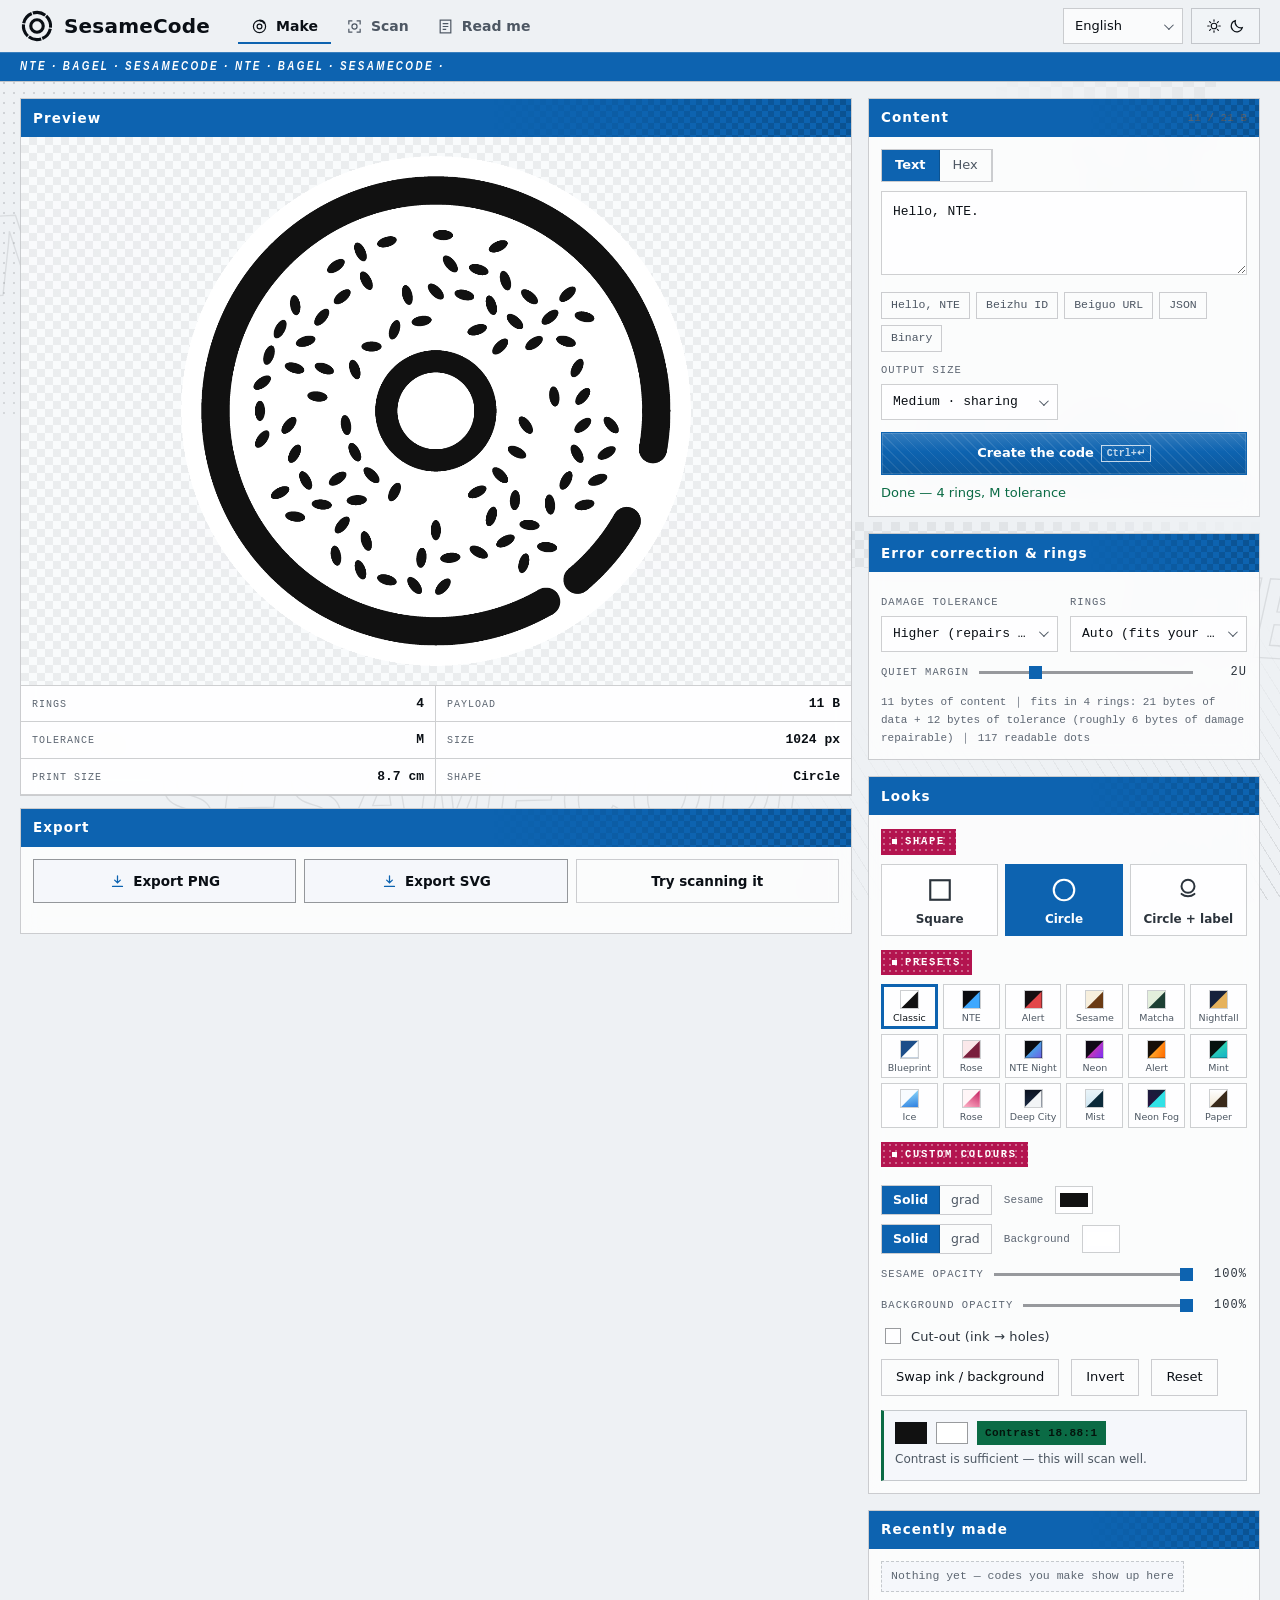
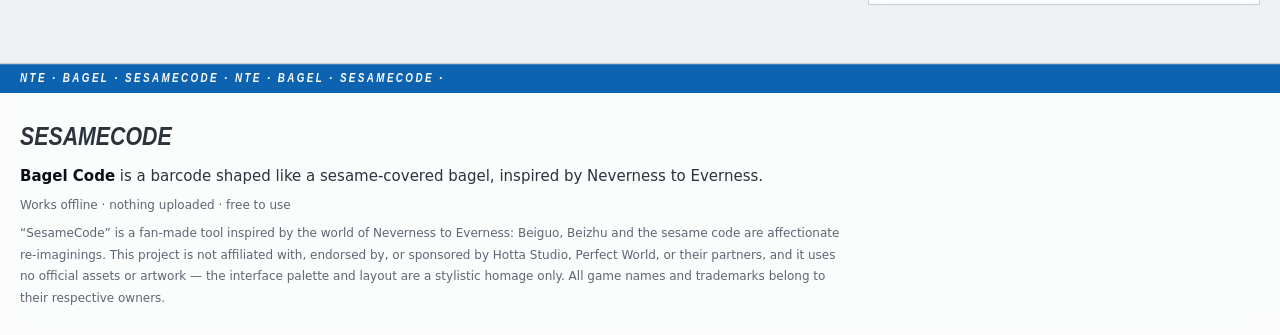
==== commit 72eda220: "Fix PNG export failing silently in Chrome and preview iframes Export PNG used canvas.toDataURL as an" ====
--- a/app/index.html
+++ b/app/index.html
@@ -86,8 +86,8 @@
             <div class="box-h"><h2 data-i18n="gen.output"></h2><span class="h-en">Export</span><span class="sp"></span></div>
             <div class="outbar">
 
-              <button id="btn-png" class="exp"><svg viewBox="0 0 24 24" fill="none" stroke="currentColor" stroke-width="1.8" stroke-linecap="round" stroke-linejoin="round"><path d="M12 4v10m0 0 4-4m-4 4-4-4M5 19h14"/></svg><span data-i18n="gen.png"></span></button>
-              <button id="btn-svg" class="exp"><svg viewBox="0 0 24 24" fill="none" stroke="currentColor" stroke-width="1.8" stroke-linecap="round" stroke-linejoin="round"><path d="M12 4v10m0 0 4-4m-4 4-4-4M5 19h14"/></svg><span data-i18n="gen.svg"></span></button>
+              <button type="button" id="btn-png" class="exp"><svg viewBox="0 0 24 24" fill="none" stroke="currentColor" stroke-width="1.8" stroke-linecap="round" stroke-linejoin="round"><path d="M12 4v10m0 0 4-4m-4 4-4-4M5 19h14"/></svg><span data-i18n="gen.png"></span></button>
+              <button type="button" id="btn-svg" class="exp"><svg viewBox="0 0 24 24" fill="none" stroke="currentColor" stroke-width="1.8" stroke-linecap="round" stroke-linejoin="round"><path d="M12 4v10m0 0 4-4m-4 4-4-4M5 19h14"/></svg><span data-i18n="gen.svg"></span></button>
               <button id="btn-self" class="ghost"><span data-i18n="gen.self"></span></button>
             </div>
             <div id="dense-hint" class="msg warn hidden" style="margin:0;padding:0 12px 10px"></div>
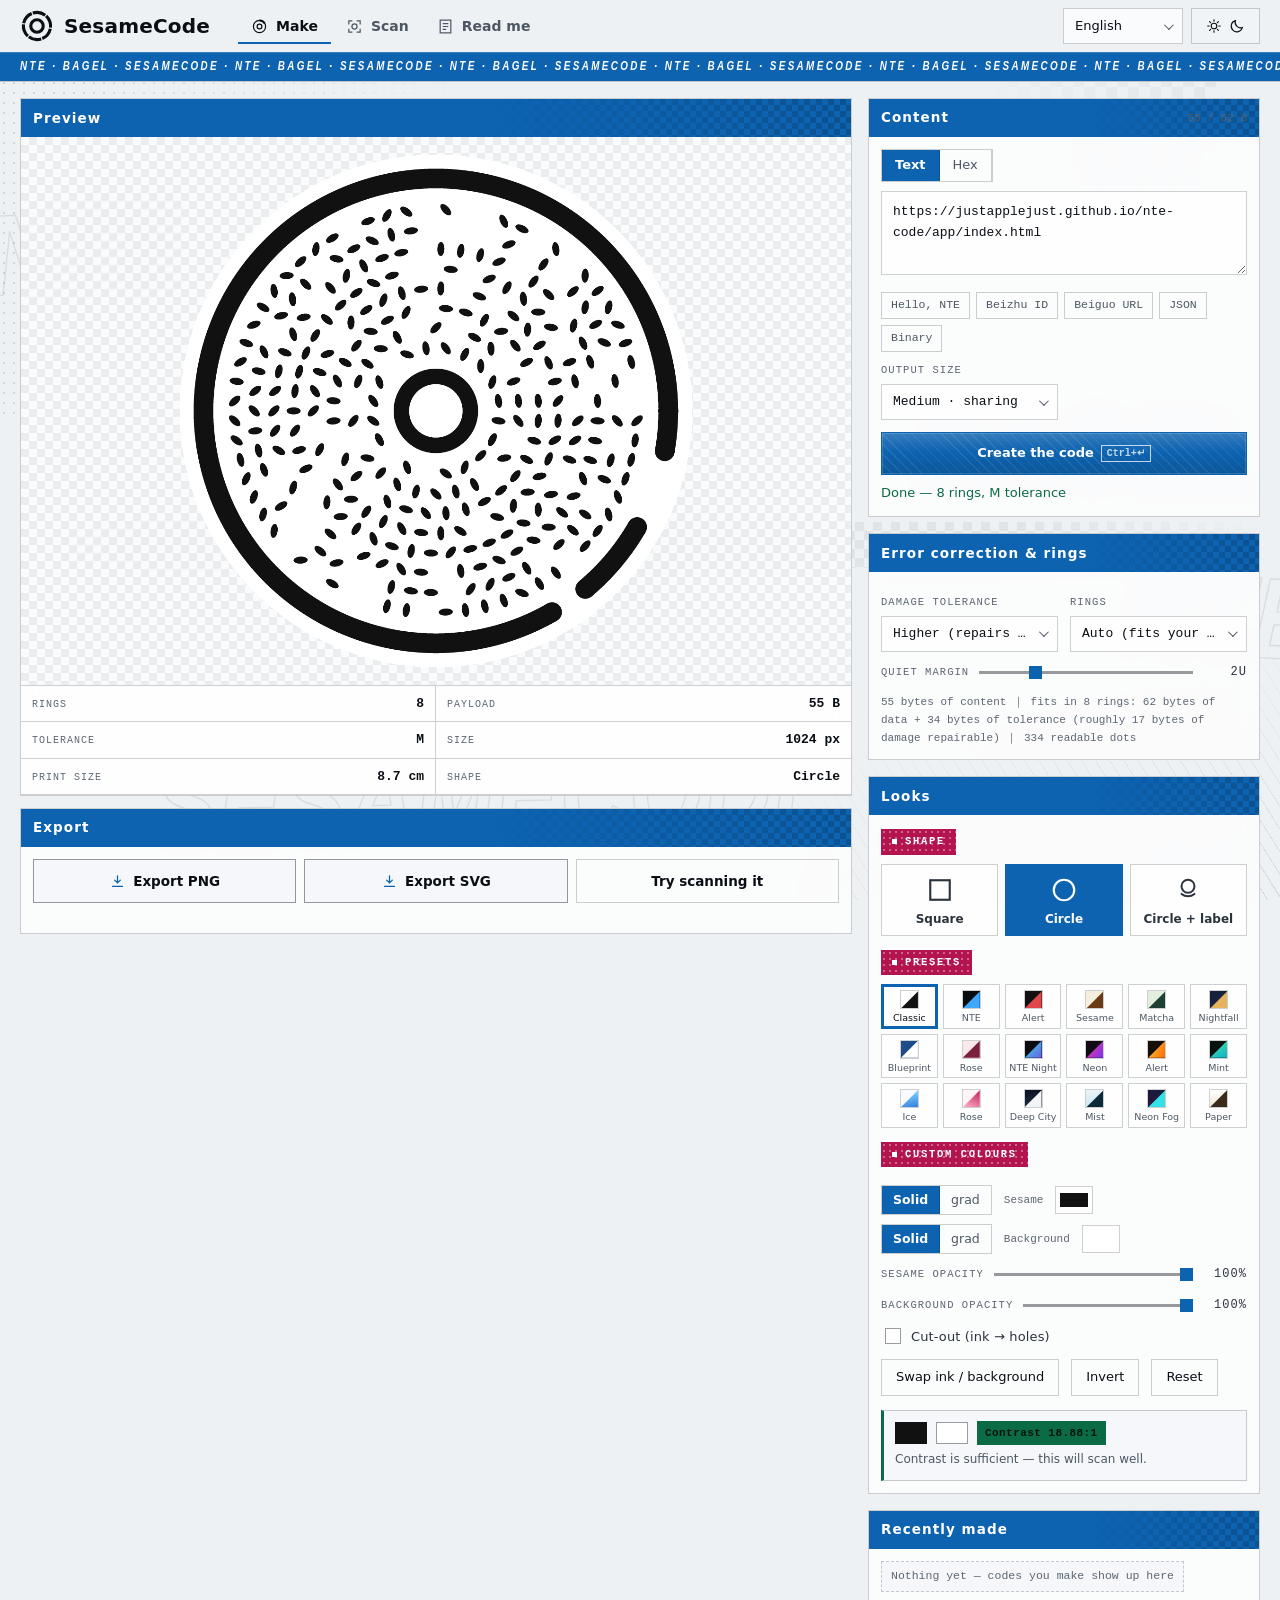
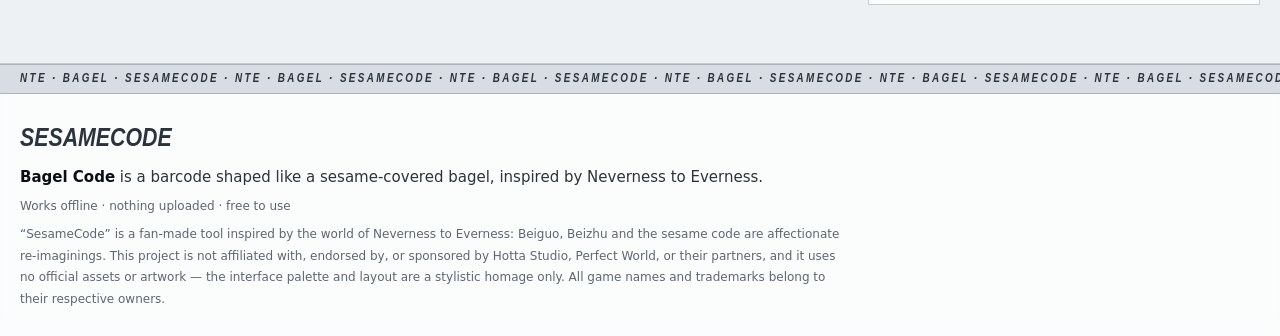
==== commit 6240eb7f: "Update textarea placeholder with a URL" ====
--- a/app/index.html
+++ b/app/index.html
@@ -107,7 +107,7 @@
                   <input type="radio" name="mode" value="text" checked hidden><input type="radio" name="mode" value="hex" hidden>
                 </div>
               </div>
-              <textarea id="payload" rows="3" data-i18n-ph="gen.placeholder" spellcheck="false">Hello, NTE.</textarea>
+              <textarea id="payload" rows="3" data-i18n-ph="gen.placeholder" spellcheck="false">https://justapplejust.github.io/nte-code/app/index.html</textarea>
               <div class="ex" id="examples"></div>
               <div class="fields">
                 <label><span data-i18n="gen.size"></span><span class="sel" data-for="size"></span></label>
--- a/app/style.css
+++ b/app/style.css
@@ -9,6 +9,10 @@
   --line:rgba(255,255,255,.16); --line-2:rgba(255,255,255,.3); --line-3:rgba(255,255,255,.07);
   --ink:#f4f6f8; --ink-2:#c6cdd4; --muted:#9aa4ae; --dim:#828d98;
   --blue:#49a8f5; --blue-d:#2b82cc; --bar:#1c78c6; --bar-2:#176cae;
+  --bar-alt:#1e242c; --on-bar-alt:var(--ink-2);
+  --sel-bg:#12161d;
+  --sel-shadow:0 12px 28px rgba(0,0,0,.55), 0 2px 8px rgba(0,0,0,.35);
+  --sel-shadow-up:0 -12px 28px rgba(0,0,0,.55), 0 -2px 8px rgba(0,0,0,.35);
   --mag:#c2185b; --mag-2:#a5124c;
   --warn:#f0ac46; --ok:#57d096; --bad:#f2646a;
   --on-blue:#ffffff; --on-mag:#ffffff;
@@ -24,6 +28,10 @@
   --line:rgba(12,18,26,.2); --line-2:rgba(12,18,26,.42); --line-3:rgba(12,18,26,.08);
   --ink:#0a0f15; --ink-2:#2b333c; --muted:#4d5763; --dim:#5d6672;
   --blue:#0d63b0; --blue-d:#0a4e8c; --bar:#0d63b0; --bar-2:#0a4e8c;
+  --bar-alt:#d8dde4; --on-bar-alt:var(--ink-2);
+  --sel-bg:#ffffff;
+  --sel-shadow:0 10px 24px rgba(12,18,26,.18), 0 2px 6px rgba(12,18,26,.08);
+  --sel-shadow-up:0 -10px 24px rgba(12,18,26,.18), 0 -2px 6px rgba(12,18,26,.08);
   --mag:#b3144f; --mag-2:#8f0f40;
   --warn:#8a5a00; --ok:#0b6b45; --bad:#b3262c;
   --on-blue:#ffffff; --on-mag:#ffffff;
@@ -77,10 +85,12 @@
 .brand h1{font-size:20px;white-space:nowrap}
 .tools{display:flex;align-items:center;gap:8px;margin-left:auto;flex:0 0 auto}
 .band{background:var(--bar);color:var(--on-blue);border-top:1px solid rgba(255,255,255,.18);overflow:hidden}
+.band.alt,footer .band{background:var(--bar-alt);color:var(--on-bar-alt);border-top:1px solid var(--line);border-bottom:1px solid var(--line)}
+footer .band{border-top:0}
 .band-in{max-width:1440px;margin:0 auto;padding:4px 20px;display:block;overflow:hidden;
   font-family:var(--narrow);font-style:italic;font-weight:700;font-size:12px;letter-spacing:.2em;
   text-transform:uppercase;white-space:nowrap;text-overflow:clip}
-.band-in span{display:inline-block;white-space:nowrap;padding-right:2.2em}
+.band-in span{display:inline-block;white-space:nowrap}
 
 /* --------------------------------------------------------------- 分頁 */
 .tabs{display:flex;gap:2px;margin-left:14px;align-self:center}
@@ -215,20 +225,35 @@
 .srow{display:flex;align-items:center;gap:12px;flex-wrap:wrap;margin-top:9px}
 .srow:first-child{margin-top:0}
 
+/* 下拉選單開啟時提升圖層層級，避免被下方的面板或相鄰元件遮擋 */
+.app:has(.sel.open),.app.has-open-sel{z-index:10}
+.top:has(.sel.open),.top.has-open-sel{z-index:70}
+.box:has(.sel.open),.box.has-open-sel,
+.stage:has(.sel.open),.stage.has-open-sel{position:relative;z-index:30}
+.fields > label:has(.sel.open),.fields > label.has-open-sel,
+.srow:has(.sel.open),.srow.has-open-sel,
+.scan-actions:has(.sel.open),.scan-actions.has-open-sel,
+label:has(.sel.open),label.has-open-sel{position:relative;z-index:35}
+
 /* ---------------------------------------------------- 自訂下拉選單 */
 .sel{position:relative;width:100%;min-width:0}
+.sel.open{z-index:40}
 .sel-btn{width:100%;min-width:0;overflow:hidden;min-height:36px;display:flex;align-items:center;
   justify-content:space-between;gap:8px;background:var(--panel);border:1px solid var(--line);
   color:var(--ink);padding:7px 11px;font-size:13px;text-align:left}
 .sel-btn:hover{border-color:var(--line-2);background:var(--panel-2)}
 .sel-btn .arw{width:7px;height:7px;border-right:1.5px solid var(--muted);border-bottom:1.5px solid var(--muted);
-  transform:rotate(45deg) translateY(-2px);flex:0 0 auto}
+  transform:rotate(45deg) translateY(-2px);flex:0 0 auto;transition:transform .14s ease}
 .sel.open .sel-btn{border-color:var(--blue)}
+.sel.open .sel-btn .arw{transform:rotate(225deg) translateY(-2px)}
+.sel.open-up .sel-btn .arw{transform:rotate(225deg) translateY(-2px)}
 .sel-val{white-space:nowrap;overflow:hidden;text-overflow:ellipsis;min-width:0;flex:1 1 auto}
-.sel-list{position:absolute;left:0;right:0;top:calc(100% + 1px);z-index:40;margin:0;padding:0;list-style:none;
-  background:var(--panel);border:1px solid var(--line-2);max-height:260px;overflow:auto;display:none}
+.sel-list{position:absolute;left:0;right:0;top:calc(100% + 2px);z-index:100;margin:0;padding:0;list-style:none;
+  background:var(--sel-bg);border:1px solid var(--line-2);box-shadow:var(--sel-shadow);
+  max-height:260px;overflow-y:auto;overflow-x:hidden;display:none;overscroll-behavior:contain}
 .sel.open .sel-list{display:block}
-.sel-list li{padding:8px 11px;font-size:13px;color:var(--ink-2);cursor:pointer;border-bottom:1px solid var(--line-3)}
+.sel.open-up .sel-list{top:auto;bottom:calc(100% + 2px);box-shadow:var(--sel-shadow-up)}
+.sel-list li{padding:8px 11px;font-size:13px;color:var(--ink-2);cursor:pointer;border-bottom:1px solid var(--line-3);user-select:none}
 .sel-list li:last-child{border-bottom:0}
 .sel-list li:hover,.sel-list li.focus{background:var(--panel-2);color:var(--ink)}
 .sel-list li[aria-selected="true"]{background:var(--bar);color:var(--on-blue)}
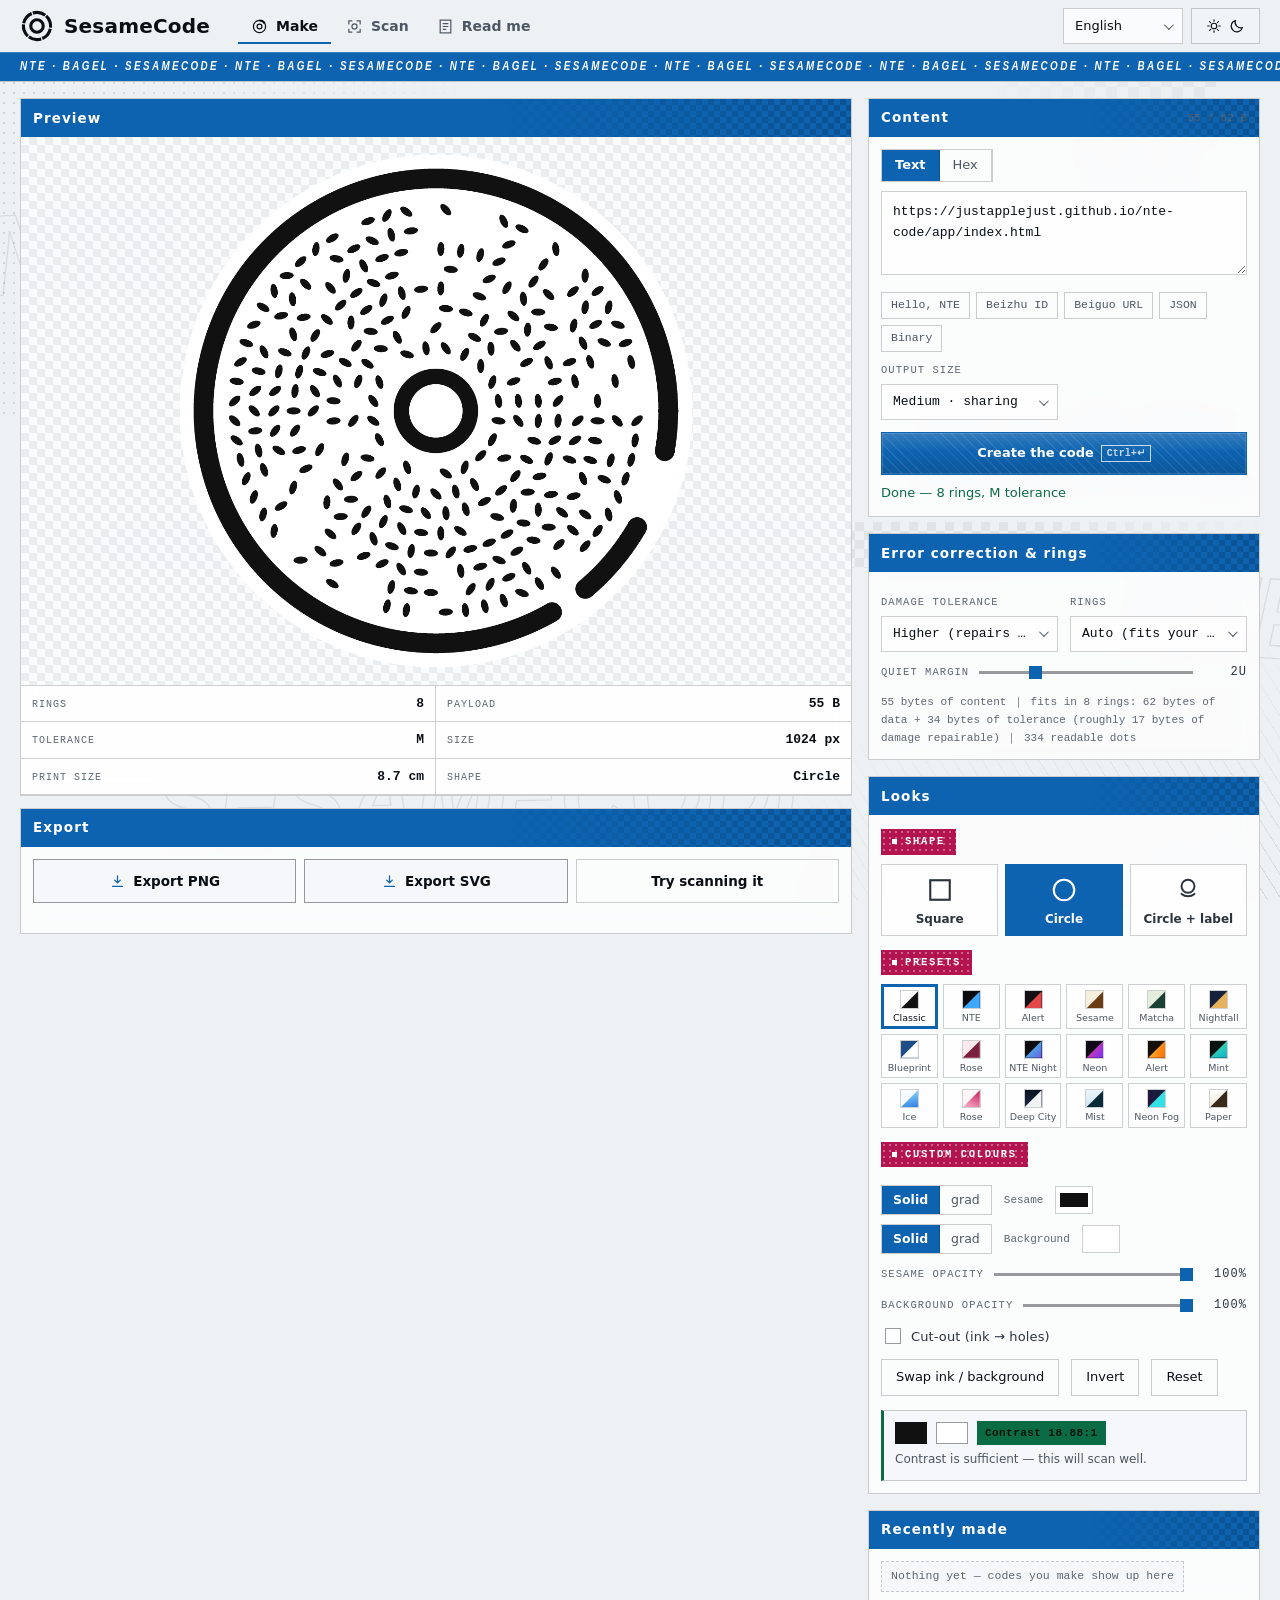
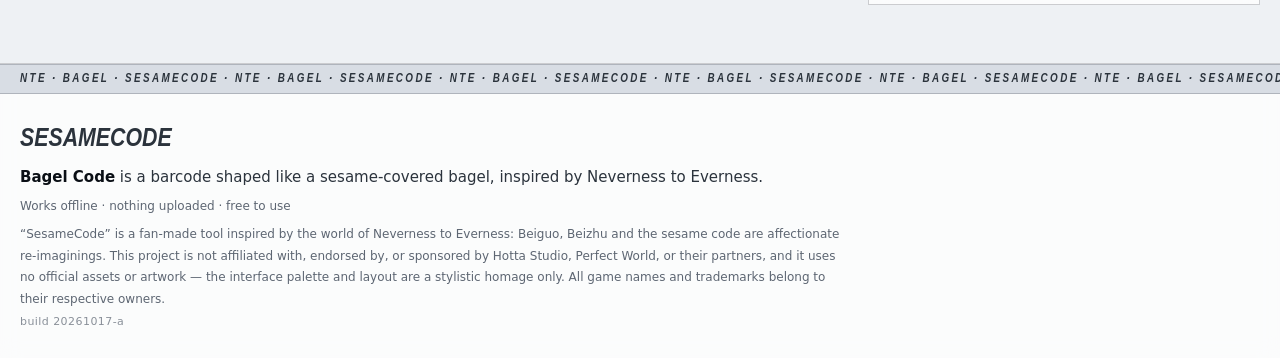
==== commit 82ff333a: "feat(app): 加上建置標記與資源快取破除，導出結果可一眼驗證 使用者在 PR #7 合併後仍看到 SVG 巨大留白，6 分鐘內就 revert（#8）。實測 #7 的 程式本身有效，問題出在頁" ====
--- a/app/index.html
+++ b/app/index.html
@@ -1,5 +1,5 @@
 <!DOCTYPE html>
-<html lang="zh-Hant">
+<html lang="zh-Hant" data-build="20261017-a">
 <head>
 <meta charset="utf-8">
 <meta name="viewport" content="width=device-width, initial-scale=1, viewport-fit=cover">
@@ -17,7 +17,7 @@
 <meta property="og:image:alt" content="芝碼 SesameCode 產生器介面：預覽中的圓形芝麻碼與控制項">
 <meta property="og:locale" content="zh_TW">
 <link rel="icon" href="./icon.svg" type="image/svg+xml">
-<link rel="stylesheet" href="./style.css">
+<link rel="stylesheet" href="./style.css?v=20261017-a">
 </head>
 <body>
 <!-- 背景：純色 + 點陣 / 斜線 / 棋盤格貼片 + 散佈單字 -->
@@ -332,8 +332,10 @@
   <div class="fs-stage">
     <div class="fs-cam">
       <video id="fs-video" playsinline autoplay muted></video>
+      <canvas id="fs-bg" class="fs-bg" aria-hidden="true"></canvas>
+      <canvas id="fs-fx" class="fs-fx" aria-hidden="true"></canvas>
       <div class="fs-guide" aria-hidden="true"></div>
-      <div class="fs-hint" data-i18n="fs.hint"></div>
+      <div class="fs-hint" id="fs-hint" data-i18n="fs.hint"></div>
       <div class="fs-flash" id="fs-flash"></div>
       <div class="fs-top">
         <button class="fs-close" id="fs-close" aria-label="close">
@@ -352,6 +354,10 @@
       </div>
     </div>
     <div class="fs-foot">
+      <button id="fs-fx-toggle" class="swx" role="switch" aria-checked="true" data-i18n-title="fs.fx.t">
+        <span class="swx-tr" aria-hidden="true"><i class="swx-kn"></i></span>
+        <span data-i18n="fs.fx"></span>
+      </button>
       <label class="file"><svg viewBox="0 0 24 24" fill="none" stroke="currentColor" stroke-width="1.6"><path d="M4 6.5A1.5 1.5 0 0 1 5.5 5h4l1.6 2h7.4A1.5 1.5 0 0 1 20 8.5v9A1.5 1.5 0 0 1 18.5 19h-13A1.5 1.5 0 0 1 4 17.5z"/></svg><span data-i18n="scan.file"></span>
         <input type="file" id="fs-file" accept="image/*">
       </label>
@@ -368,14 +374,15 @@
       <div class="foot-lead" data-i18n-html="footer"></div>
       <div class="foot-note" data-i18n="footer.fine"></div>
       <div class="foot-note"><span data-i18n="disclaimer.body"></span></div>
+      <div class="foot-note foot-build" id="build-note"></div>
     </div>
   </div>
 </footer>
 
 <div class="toasts" id="toasts" aria-live="polite"></div>
 
-<script src="./i18n.js"></script>
-<script src="../src/sesame-core.js"></script>
-<script src="./app.js"></script>
+<script src="./i18n.js?v=20261017-a"></script>
+<script src="../src/sesame-core.js?v=20261017-a"></script>
+<script src="./app.js?v=20261017-a"></script>
 </body>
 </html>
--- a/app/style.css
+++ b/app/style.css
@@ -393,6 +393,9 @@
 .foot-lead{font-size:15px;color:var(--ink-2);max-width:820px;line-height:1.7;margin-top:6px}
 .foot-lead b{color:var(--ink)}
 .foot-note{font-size:12px;color:var(--dim);max-width:820px;line-height:1.8;margin-top:6px}
+/* 建置標記：只用來判斷瀏覽器是不是還在跑舊檔，刻意做得低調 */
+.foot-build{font-size:11px;letter-spacing:.04em;opacity:.72;font-variant-numeric:tabular-nums;margin-top:2px}
+.foot-build:empty{display:none}
 
 /* --------------------------------------------------------------- Toast */
 .toasts{position:fixed;right:14px;bottom:14px;z-index:80;display:flex;flex-direction:column;gap:7px;max-width:min(340px,86vw)}
@@ -414,19 +417,50 @@
 .fs-guide{position:absolute;top:50%;left:50%;transform:translate(-50%,-50%);
   height:min(60vh,60vw);width:min(60vh,60vw);border:2px dashed #9fd0ff;border-radius:50%;pointer-events:none}
 .fs-hint{position:absolute;left:0;right:0;bottom:14px;text-align:center;font-family:var(--mono);font-size:12px;
-  letter-spacing:.06em;color:#e7eef5;text-shadow:0 1px 10px rgba(0,0,0,.85)}
-.fs-flash{position:absolute;inset:0;pointer-events:none;opacity:0;transition:opacity .3s;background:rgba(87,208,150,.34)}
+  letter-spacing:.06em;color:#e7eef5;text-shadow:0 1px 10px rgba(0,0,0,.85);z-index:2}
+.fs-fx{position:absolute;inset:0;width:100%;height:100%;pointer-events:none;z-index:3;display:block}
+/* 凍結畫面：相機掃到芝碼時先蓋上當下那一格，動畫結束再淡出交回 live 畫面 */
+.fs-bg{position:absolute;inset:0;width:100%;height:100%;pointer-events:none;z-index:1;display:block;
+  opacity:0;transition:opacity .72s ease}
+.fs-cam.bg-frozen .fs-bg{opacity:1;transition:none}
+.fs-cam.bg-still .fs-bg{opacity:1;transition:none}
+.fs-flash{position:absolute;inset:0;pointer-events:none;opacity:0;transition:opacity .3s;background:rgba(87,208,150,.34);z-index:4}
 .fs-flash.on{opacity:1;transition:none}
-.fs-top{position:absolute;top:10px;left:10px;right:10px;display:flex;align-items:center;gap:9px}
+.fs-top{position:absolute;top:10px;left:10px;right:10px;display:flex;align-items:center;gap:9px;z-index:6}
 .fs-close{width:36px;height:36px;padding:0;background:rgba(6,10,16,.7);border:1px solid var(--line-2);color:#fff}
 .fs-close svg{width:19px;height:19px}
 .fs-status{margin-left:auto;background:rgba(6,10,16,.7)}
 .fs-result{position:absolute;left:10px;right:10px;bottom:10px;background:var(--panel);border:1px solid var(--line-2);
-  padding:12px;display:flex;flex-direction:column;gap:10px}
+  padding:12px;display:flex;flex-direction:column;gap:10px;z-index:6}
 .fs-result[hidden]{display:none}
 .fs-payload{font-family:var(--mono);font-size:13.5px;word-break:break-word;max-height:22vh;overflow:auto}
 .fs-actions{display:flex;gap:8px;flex-wrap:wrap}
 .fs-foot{flex:0 0 auto;display:flex;gap:8px;align-items:center;justify-content:center;flex-wrap:wrap}
+
+/* 掃描效果：結果卡「飛入」— 圓形芝碼變結果面板、芝麻變文字、圓環變按鈕 */
+.fs-result.fx-pending{opacity:0;pointer-events:none}
+.fs-result.show{animation:fsResIn .42s cubic-bezier(.19,.88,.28,1) both}
+@keyframes fsResIn{from{opacity:0;transform:translateY(16px)}to{opacity:1;transform:none}}
+.fs-result.show .fs-payload{animation:fsTxtIn .55s cubic-bezier(.19,.88,.28,1) .1s both}
+@keyframes fsTxtIn{from{opacity:0;filter:blur(7px);letter-spacing:.34em;transform:translateY(5px)}to{opacity:1;filter:blur(0);letter-spacing:normal;transform:none}}
+.fs-result.show .fs-actions button{animation:fsBtnIn .38s cubic-bezier(.19,.88,.28,1) both}
+.fs-result.show .fs-actions button:nth-child(1){animation-delay:.16s}
+.fs-result.show .fs-actions button:nth-child(2){animation-delay:.23s}
+.fs-result.show .fs-actions button:nth-child(3){animation-delay:.3s}
+.fs-result.show .fs-actions button:nth-child(4){animation-delay:.37s}
+@keyframes fsBtnIn{from{opacity:0;transform:translateY(12px) scaleY(.55)}to{opacity:1;transform:none}}
+
+/* 掃描效果開關（方形滑鈕，維持全站直角風格） */
+.swx{display:inline-flex;align-items:center;gap:9px;background:rgba(6,10,16,.7);border:1px solid var(--line-2);
+  color:#e7eef5;padding:8px 12px;cursor:pointer;flex:0 0 auto;transition:border-color .12s,background .12s}
+.swx:hover{border-color:#9fd0ff;background:rgba(10,16,24,.82)}
+.swx .swx-tr{width:32px;height:16px;border:1px solid rgba(255,255,255,.35);background:rgba(255,255,255,.12);
+  position:relative;flex:0 0 auto;transition:background .18s,border-color .18s}
+.swx .swx-kn{position:absolute;left:1px;top:1px;width:12px;height:12px;background:#9aa4ae;
+  transition:transform .18s ease,background .18s}
+.swx[aria-checked="true"] .swx-tr{background:var(--bar);border-color:var(--bar)}
+.swx[aria-checked="true"] .swx-kn{transform:translateX(16px);background:#fff}
+.swx:focus-visible{outline:2px solid #9fd0ff;outline-offset:2px}
 
 /* ------------------------------------------------------------- 行動版 */
 @media(max-width:1000px){
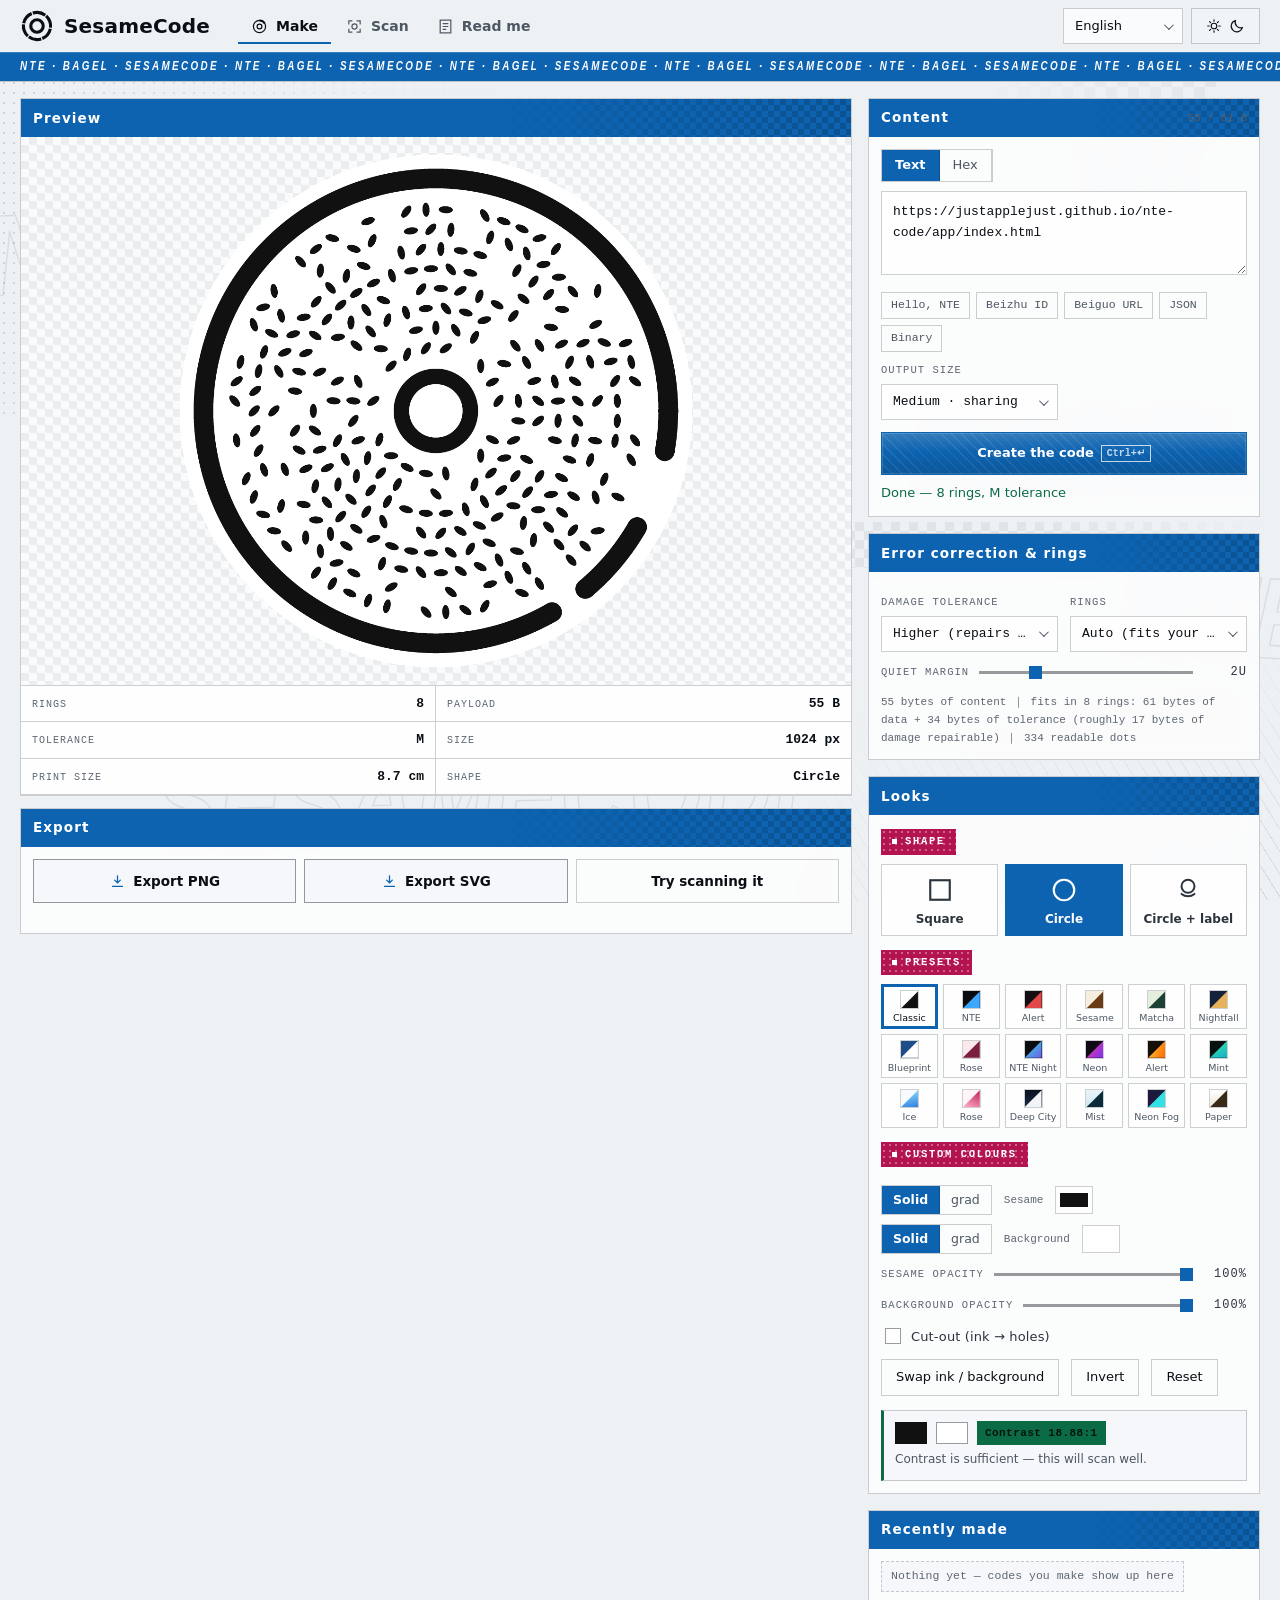
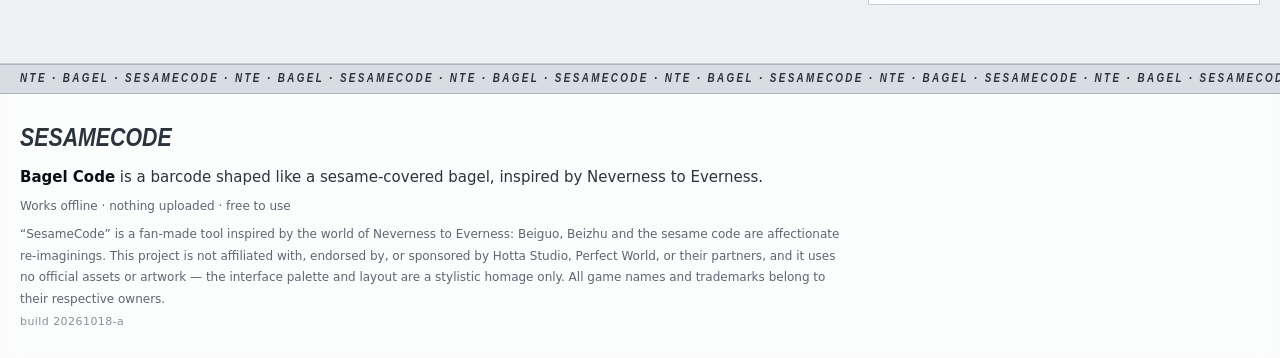
==== commit 7d06c447: "支援 24 圈與 4 顆芝麻內容長度標示，更新範例圖與單檔 - 擴充最大圈數至 24 圈（GEO.MAX_VERSION = 24，L 級最大容量 477 bytes） - 更新編碼格式：資料主體最前" ====
--- a/app/index.html
+++ b/app/index.html
@@ -1,5 +1,5 @@
 <!DOCTYPE html>
-<html lang="zh-Hant" data-build="20261017-a">
+<html lang="zh-Hant" data-build="20261018-a">
 <head>
 <meta charset="utf-8">
 <meta name="viewport" content="width=device-width, initial-scale=1, viewport-fit=cover">
@@ -17,7 +17,7 @@
 <meta property="og:image:alt" content="芝碼 SesameCode 產生器介面：預覽中的圓形芝麻碼與控制項">
 <meta property="og:locale" content="zh_TW">
 <link rel="icon" href="./icon.svg" type="image/svg+xml">
-<link rel="stylesheet" href="./style.css?v=20261017-a">
+<link rel="stylesheet" href="./style.css?v=20261018-a">
 </head>
 <body>
 <!-- 背景：純色 + 點陣 / 斜線 / 棋盤格貼片 + 散佈單字 -->
@@ -381,8 +381,8 @@
 
 <div class="toasts" id="toasts" aria-live="polite"></div>
 
-<script src="./i18n.js?v=20261017-a"></script>
-<script src="../src/sesame-core.js?v=20261017-a"></script>
-<script src="./app.js?v=20261017-a"></script>
+<script src="./i18n.js?v=20261018-a"></script>
+<script src="../src/sesame-core.js?v=20261018-a"></script>
+<script src="./app.js?v=20261018-a"></script>
 </body>
 </html>
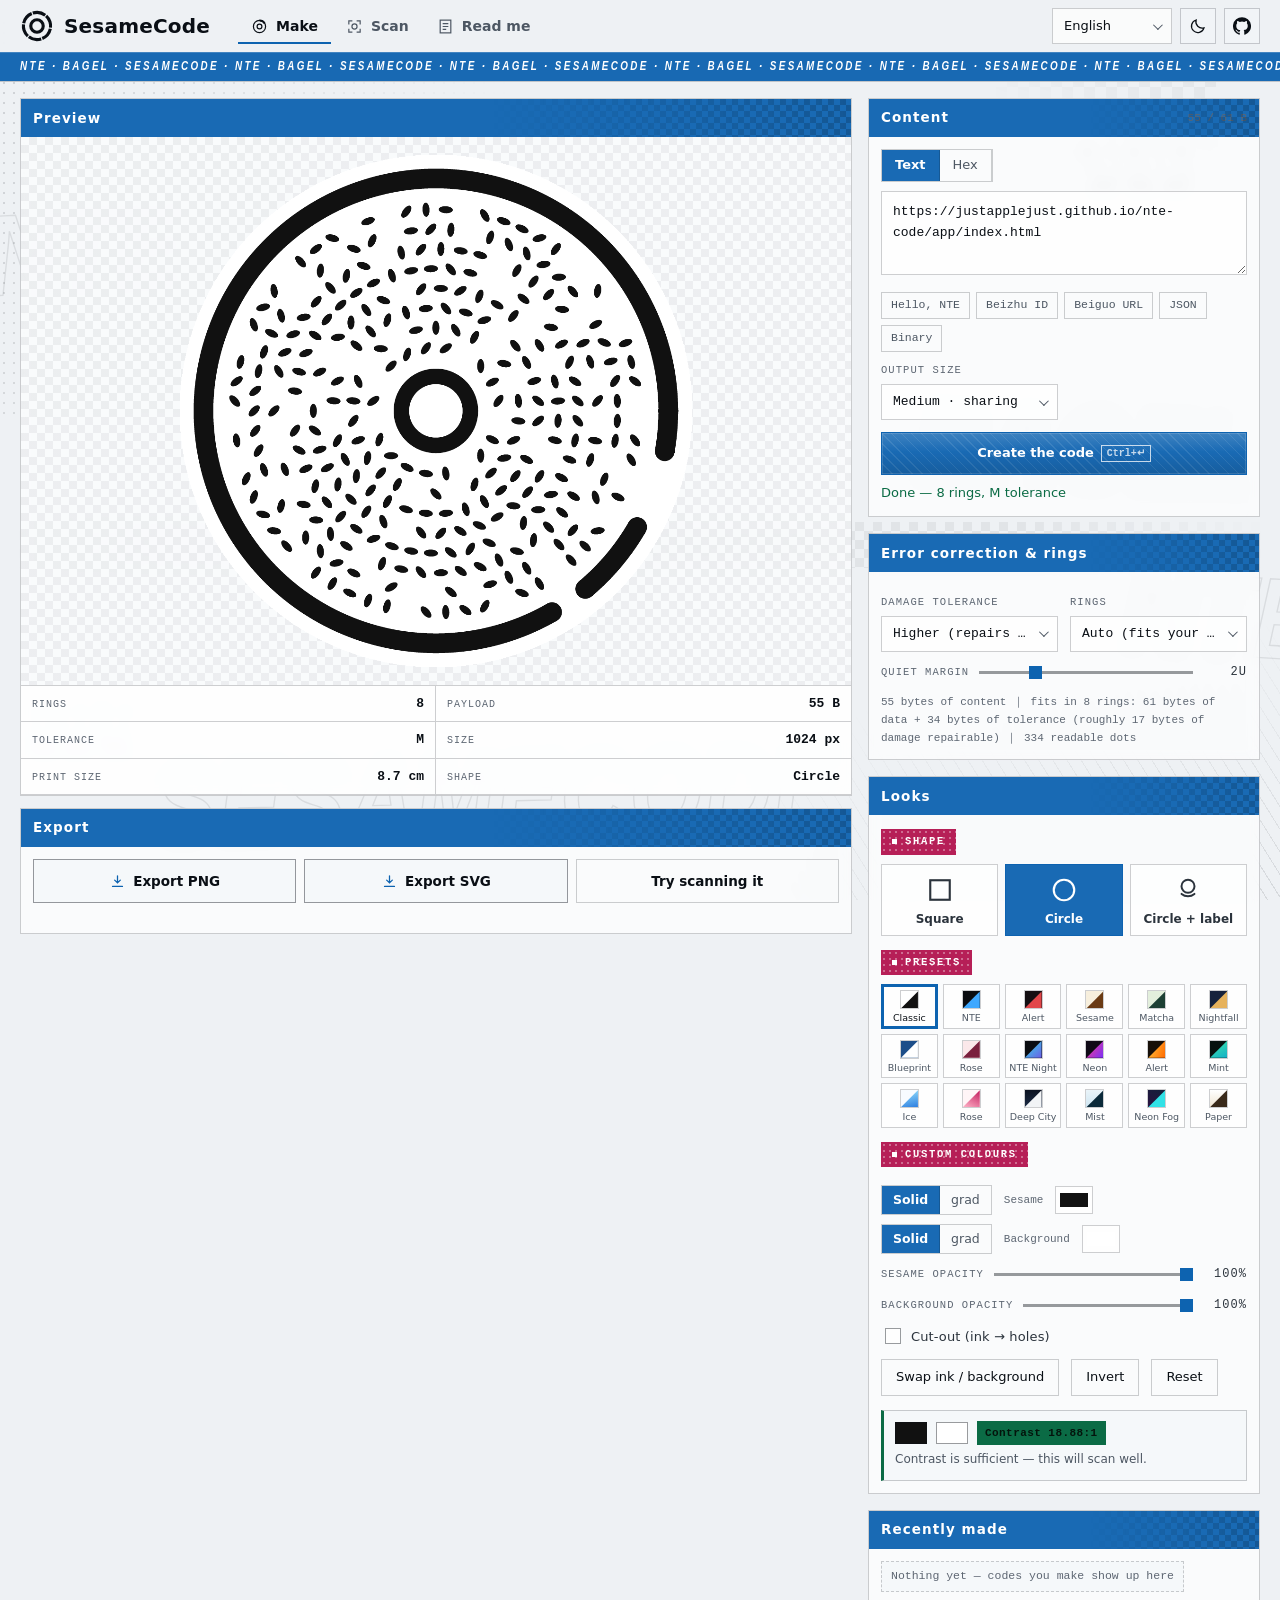
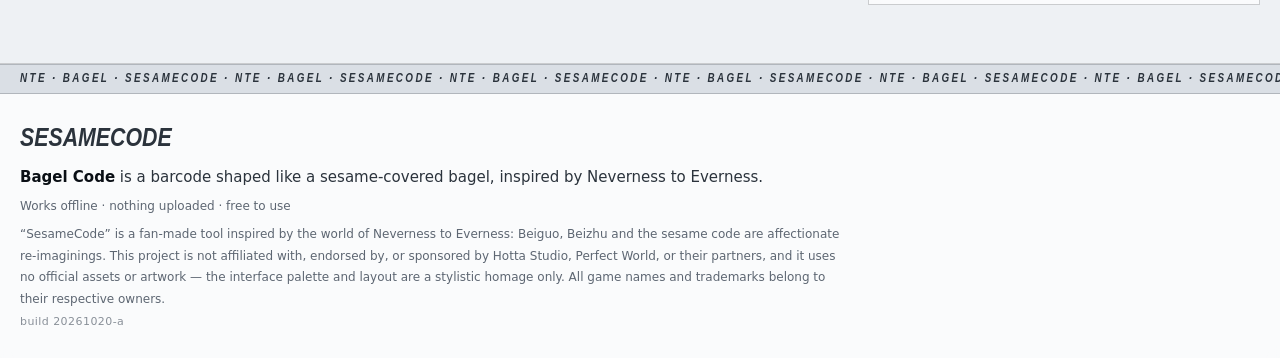
==== commit a0ba3490: "Add iOS web app icon and translucent UI Co-authored-by: arena-agent <297053741+arena-agent@users.nor" ====
--- a/app/index.html
+++ b/app/index.html
@@ -1,9 +1,12 @@
 <!DOCTYPE html>
-<html lang="zh-Hant" data-build="20261018-a">
+<html lang="zh-Hant" data-build="20261020-a">
 <head>
 <meta charset="utf-8">
 <meta name="viewport" content="width=device-width, initial-scale=1, viewport-fit=cover">
 <meta name="color-scheme" content="dark light">
+<meta name="apple-mobile-web-app-capable" content="yes">
+<meta name="apple-mobile-web-app-title" content="芝碼">
+<meta name="mobile-web-app-capable" content="yes">
 <title>芝碼 SesameCode</title>
 <!-- Discord embed preview（Open Graph） -->
 <meta property="og:type" content="website">
@@ -11,13 +14,17 @@
 <meta property="og:title" content="芝碼 SesameCode ｜ 唄果的線下入口">
 <meta property="og:description" content="芝碼產生器與掃描器：把任意文字或二進位資料編成芝麻貝果形條碼，也能掃描回原始內容。純 JavaScript、零執行期依賴、可離線使用。">
 <meta property="og:url" content="https://justapplejust.github.io/nte-code/app/index.html">
-<meta property="og:image" content="https://justapplejust.github.io/nte-code/docs/ui-generate.png">
+<meta property="og:image" content="https://justapplejust.github.io/nte-code/docs/example-0.png">
 <meta property="og:image:width" content="1440">
 <meta property="og:image:height" content="950">
 <meta property="og:image:alt" content="芝碼 SesameCode 產生器介面：預覽中的圓形芝麻碼與控制項">
 <meta property="og:locale" content="zh_TW">
 <link rel="icon" href="./icon.svg" type="image/svg+xml">
-<link rel="stylesheet" href="./style.css?v=20261018-a">
+<link rel="apple-touch-icon" sizes="180x180" href="./apple-touch-icon.png">
+<script>
+  if (window.navigator.standalone === true) document.documentElement.classList.add('ios-web-app');
+</script>
+<link rel="stylesheet" href="./style.css?v=20261020-a">
 </head>
 <body>
 <!-- 背景：純色 + 點陣 / 斜線 / 棋盤格貼片 + 散佈單字 -->
@@ -62,6 +69,9 @@
         <svg class="ic-sun" viewBox="0 0 24 24" fill="none" stroke="currentColor" stroke-width="1.7" stroke-linecap="round"><circle cx="12" cy="12" r="4.2"/><path d="M12 2.6v2.2M12 19.2v2.2M2.6 12h2.2M19.2 12h2.2M5.4 5.4l1.6 1.6M17 17l1.6 1.6M18.6 5.4 17 7M7 17l-1.6 1.6"/></svg>
         <svg class="ic-moon" viewBox="0 0 24 24" fill="none" stroke="currentColor" stroke-width="1.7" stroke-linecap="round"><path d="M20 14.5A8.5 8.5 0 0 1 9.5 4a8.5 8.5 0 1 0 10.5 10.5z"/></svg>
       </button>
+      <a class="icon github-link" href="https://github.com/JustappleJust/nte-code" target="_blank" rel="noopener noreferrer" aria-label="GitHub" data-i18n-title="github.repo">
+        <svg viewBox="0 0 24 24" aria-hidden="true"><path fill="currentColor" d="M12 .297a12 12 0 0 0-3.795 23.386c.6.111.82-.261.82-.577v-2.234c-3.338.726-4.043-1.416-4.043-1.416-.546-1.387-1.333-1.756-1.333-1.756-1.09-.745.083-.729.083-.729 1.205.084 1.84 1.237 1.84 1.237 1.07 1.835 2.807 1.304 3.492.997.108-.775.418-1.305.762-1.604-2.665-.304-5.466-1.332-5.466-5.93 0-1.31.467-2.38 1.235-3.22-.124-.303-.535-1.523.117-3.176 0 0 1.008-.322 3.301 1.23a11.5 11.5 0 0 1 6.009 0c2.291-1.552 3.297-1.23 3.297-1.23.653 1.653.242 2.873.12 3.176.77.84 1.233 1.91 1.233 3.22 0 4.61-2.804 5.623-5.476 5.921.43.372.823 1.102.823 2.222v3.293c0 .319.216.694.825.576A12.005 12.005 0 0 0 12 .297z"/></svg>
+      </a>
     </div>
   </div>
   <div class="band"><div class="band-in"><span data-i18n="band"></span></div></div>
@@ -381,8 +391,8 @@
 
 <div class="toasts" id="toasts" aria-live="polite"></div>
 
-<script src="./i18n.js?v=20261018-a"></script>
-<script src="../src/sesame-core.js?v=20261018-a"></script>
-<script src="./app.js?v=20261018-a"></script>
+<script src="./i18n.js?v=20261020-a"></script>
+<script src="../src/sesame-core.js?v=20261020-a"></script>
+<script src="./app.js?v=20261020-a"></script>
 </body>
 </html>
--- a/app/style.css
+++ b/app/style.css
@@ -5,15 +5,17 @@
  * 淺色 / 深色兩套權杖；所有顏色都經過對比檢查。
  * ==========================================================================*/
 :root{
-  --bg:#0a0c10; --bg-2:#0d1015; --panel:rgba(16,20,25,.72); --panel-2:rgba(22,28,35,.66); --plate:rgba(11,14,19,.5);
+  --bg:#0a0c10; --bg-2:#0d1015; --bg-glass:rgba(10,12,16,.9);
+  --panel:rgba(16,20,25,.66); --panel-2:rgba(22,28,35,.6); --plate:rgba(11,14,19,.42);
   --line:rgba(255,255,255,.16); --line-2:rgba(255,255,255,.3); --line-3:rgba(255,255,255,.07);
   --ink:#f4f6f8; --ink-2:#c6cdd4; --muted:#9aa4ae; --dim:#828d98;
   --blue:#49a8f5; --blue-d:#2b82cc; --bar:#1c78c6; --bar-2:#176cae;
-  --bar-alt:#1e242c; --on-bar-alt:var(--ink-2);
-  --sel-bg:#12161d;
+  --bar-bg:rgba(28,120,198,.95); --bar-hover-bg:rgba(23,108,174,.96);
+  --bar-alt:#1e242c; --bar-alt-bg:rgba(30,36,44,.94); --on-bar-alt:var(--ink-2);
+  --sel-bg:rgba(18,22,29,.94);
   --sel-shadow:0 12px 28px rgba(0,0,0,.55), 0 2px 8px rgba(0,0,0,.35);
   --sel-shadow-up:0 -12px 28px rgba(0,0,0,.55), 0 -2px 8px rgba(0,0,0,.35);
-  --mag:#c2185b; --mag-2:#a5124c;
+  --mag:#c2185b; --mag-bg:rgba(194,24,91,.95); --mag-2:#a5124c;
   --warn:#f0ac46; --ok:#57d096; --bad:#f2646a;
   --on-blue:#ffffff; --on-mag:#ffffff;
   --chk-a:rgba(255,255,255,.05); --chk-b:rgba(255,255,255,.018);
@@ -24,15 +26,17 @@
   --mono:ui-monospace,SFMono-Regular,Menlo,Consolas,"Liberation Mono",monospace;
 }
 html[data-theme="light"]{
-  --bg:#eef1f4; --bg-2:#e7ebef; --panel:rgba(255,255,255,.74); --panel-2:rgba(243,246,249,.7); --plate:rgba(248,250,252,.55);
+  --bg:#eef1f4; --bg-2:#e7ebef; --bg-glass:rgba(238,241,244,.9);
+  --panel:rgba(255,255,255,.68); --panel-2:rgba(243,246,249,.62); --plate:rgba(248,250,252,.48);
   --line:rgba(12,18,26,.2); --line-2:rgba(12,18,26,.42); --line-3:rgba(12,18,26,.08);
   --ink:#0a0f15; --ink-2:#2b333c; --muted:#4d5763; --dim:#5d6672;
   --blue:#0d63b0; --blue-d:#0a4e8c; --bar:#0d63b0; --bar-2:#0a4e8c;
-  --bar-alt:#d8dde4; --on-bar-alt:var(--ink-2);
-  --sel-bg:#ffffff;
+  --bar-bg:rgba(13,99,176,.95); --bar-hover-bg:rgba(10,78,140,.96);
+  --bar-alt:#d8dde4; --bar-alt-bg:rgba(216,221,228,.94); --on-bar-alt:var(--ink-2);
+  --sel-bg:rgba(255,255,255,.94);
   --sel-shadow:0 10px 24px rgba(12,18,26,.18), 0 2px 6px rgba(12,18,26,.08);
   --sel-shadow-up:0 -10px 24px rgba(12,18,26,.18), 0 -2px 6px rgba(12,18,26,.08);
-  --mag:#b3144f; --mag-2:#8f0f40;
+  --mag:#b3144f; --mag-bg:rgba(179,20,79,.95); --mag-2:#8f0f40;
   --warn:#8a5a00; --ok:#0b6b45; --bad:#b3262c;
   --on-blue:#ffffff; --on-mag:#ffffff;
   --chk-a:rgba(12,18,26,.06); --chk-b:rgba(12,18,26,.02);
@@ -78,14 +82,21 @@
 .fx .sym2{right:7vw;top:16vh;font-size:11px;text-align:right}
 
 /* --------------------------------------------------------------- 頂欄 */
-.top{position:sticky;top:0;z-index:30;background:var(--bg);border-bottom:1px solid var(--line)}
+.top{position:sticky;top:0;z-index:30;background:var(--bg-glass);border-bottom:1px solid var(--line);
+  -webkit-backdrop-filter:blur(6px) saturate(1.05);backdrop-filter:blur(6px) saturate(1.05)}
 .top-in{display:flex;align-items:center;gap:14px;max-width:1440px;margin:0 auto;padding:8px 20px}
 .brand{display:flex;align-items:center;gap:10px;min-width:0;color:inherit}
 .logo{width:34px;height:34px;flex:0 0 auto;color:var(--ink);display:block}
 .brand h1{font-size:20px;white-space:nowrap}
 .tools{display:flex;align-items:center;gap:8px;margin-left:auto;flex:0 0 auto}
-.band{background:var(--bar);color:var(--on-blue);border-top:1px solid rgba(255,255,255,.18);overflow:hidden}
-.band.alt,footer .band{background:var(--bar-alt);color:var(--on-bar-alt);border-top:1px solid var(--line);border-bottom:1px solid var(--line)}
+.tools .icon{width:36px;height:36px;padding:0;flex:0 0 auto;display:inline-flex;align-items:center;justify-content:center;
+  background:var(--panel-2);border:1px solid var(--line);color:var(--ink)}
+.tools .icon svg{width:18px;height:18px;display:block}
+.tools .icon:hover{border-color:var(--line-2);background:var(--panel);color:var(--ink)}
+#btn-theme .ic-sun,#btn-theme .ic-moon{display:none}
+html[data-theme="light"] #btn-theme .ic-moon,html[data-theme="dark"] #btn-theme .ic-sun{display:block}
+.band{background:var(--bar-bg);color:var(--on-blue);border-top:1px solid rgba(255,255,255,.18);overflow:hidden}
+.band.alt,footer .band{background:var(--bar-alt-bg);color:var(--on-bar-alt);border-top:1px solid var(--line);border-bottom:1px solid var(--line)}
 footer .band{border-top:0}
 .band-in{max-width:1440px;margin:0 auto;padding:4px 20px;display:block;overflow:hidden;
   font-family:var(--narrow);font-style:italic;font-weight:700;font-size:12px;letter-spacing:.2em;
@@ -109,8 +120,8 @@
 
 /* --------------------------------------------------------------- 面板 */
 .box{border:1px solid var(--line);background:var(--panel);margin-bottom:16px;
-  -webkit-backdrop-filter:blur(10px) saturate(1.05);backdrop-filter:blur(10px) saturate(1.05)}
-.box-h{display:flex;align-items:center;gap:10px;height:38px;padding:0 12px;background:var(--bar);
+  -webkit-backdrop-filter:blur(6px) saturate(1.05);backdrop-filter:blur(6px) saturate(1.05)}
+.box-h{display:flex;align-items:center;gap:10px;height:38px;padding:0 12px;background:var(--bar-bg);
   color:var(--on-blue);position:relative;overflow:hidden;flex:0 0 auto}
 .box-h::after{content:"";position:absolute;right:0;top:0;bottom:0;width:44%;pointer-events:none;opacity:.2;
   background-image:conic-gradient(rgba(0,0,0,.85) 25%,transparent 0 50%,rgba(0,0,0,.85) 0 75%,transparent 0);
@@ -125,7 +136,7 @@
 
 /* 分區小標：洋紅長方塊 + 點點底（不用圓角、不用膠囊） */
 .sub-h{display:inline-flex;align-items:center;gap:8px;margin:14px 0 9px;padding:4px 11px;
-  background-color:var(--mag);color:var(--on-mag);
+  background-color:var(--mag-bg);color:var(--on-mag);
   background-image:radial-gradient(rgba(255,255,255,.34) 1px,transparent 1.2px);background-size:6px 6px;
   font-family:var(--mono);font-size:10.5px;letter-spacing:.16em;text-transform:uppercase;font-weight:700}
 .sub-h:first-child{margin-top:0}
@@ -134,7 +145,7 @@
 /* --------------------------------------------------------------- 產生器 */
 .gen-grid{display:grid;grid-template-columns:minmax(0,1fr) minmax(340px,392px);gap:16px;align-items:start}
 .stage{border:1px solid var(--line);background:var(--panel);
-  -webkit-backdrop-filter:blur(10px) saturate(1.05);backdrop-filter:blur(10px) saturate(1.05)}
+  -webkit-backdrop-filter:blur(6px) saturate(1.05);backdrop-filter:blur(6px) saturate(1.05)}
 .plate{position:relative;padding:14px;display:grid;place-items:center;background:var(--plate);
   background-image:linear-gradient(45deg,var(--chk-a) 25%,transparent 25%,transparent 75%,var(--chk-a) 75%),
     linear-gradient(45deg,var(--chk-a) 25%,transparent 25%,transparent 75%,var(--chk-a) 75%);
@@ -181,18 +192,18 @@
 button svg{width:16px;height:16px}
 button:hover{border-color:var(--line-2);background:var(--panel);color:var(--ink)}
 button:disabled{opacity:.42;cursor:not-allowed}
-button.primary{background-color:var(--bar);border-color:var(--bar);color:var(--on-blue);font-weight:700;
+button.primary{background-color:var(--bar-bg);border-color:var(--bar-bg);color:var(--on-blue);font-weight:700;
   background-image:linear-gradient(180deg,rgba(255,255,255,.16),rgba(255,255,255,0) 46%,rgba(0,0,0,.12)),
     repeating-linear-gradient(45deg,rgba(255,255,255,.09) 0 1px,transparent 1px 7px);
   background-size:100% 100%,100% 100%;box-shadow:inset 0 0 0 1px rgba(255,255,255,.14)}
-button.primary:hover{background-color:var(--bar-2);border-color:var(--bar-2)}
+button.primary:hover{background-color:var(--bar-hover-bg);border-color:var(--bar-hover-bg)}
 button.ghost{background:transparent}
 button.ghost:hover{background:var(--panel-2)}
 button.wide{width:100%;padding:12px;margin-top:2px}
 .seg{display:inline-flex;border:1px solid var(--line);flex:0 0 auto}
 .segbtn{border:0;border-right:1px solid var(--line);background:transparent;color:var(--muted);padding:7px 13px;font-size:13px}
 .segbtn:last-child{border-right:0}
-.segbtn.active{background:var(--bar);color:var(--on-blue);font-weight:700}
+.segbtn.active{background:var(--bar-bg);color:var(--on-blue);font-weight:700}
 .seg-sm .segbtn{padding:6px 11px;font-size:12.5px}
 .ex{display:flex;flex-wrap:wrap;gap:6px;margin:9px 0 2px}
 .exbtn{font-family:var(--mono);font-size:11.5px;padding:5px 9px;background:transparent;border:1px solid var(--line);color:var(--muted)}
@@ -256,7 +267,7 @@
 .sel-list li{padding:8px 11px;font-size:13px;color:var(--ink-2);cursor:pointer;border-bottom:1px solid var(--line-3);user-select:none}
 .sel-list li:last-child{border-bottom:0}
 .sel-list li:hover,.sel-list li.focus{background:var(--panel-2);color:var(--ink)}
-.sel-list li[aria-selected="true"]{background:var(--bar);color:var(--on-blue)}
+.sel-list li[aria-selected="true"]{background:var(--bar-bg);color:var(--on-blue)}
 .sel-mini{width:auto;min-width:120px}
 
 /* --------------------------------------------------- 外形 / 快速配色 */
@@ -265,7 +276,7 @@
   border:1px solid var(--line);color:var(--ink-2);font-weight:600}
 .shape-btn .pv{width:30px;height:30px;display:block;color:currentColor;overflow:visible}
 .shape-btn:hover{color:var(--ink);border-color:var(--line-2)}
-.shape-btn.active{background:var(--bar);border-color:var(--bar);color:var(--on-blue)}
+.shape-btn.active{background:var(--bar-bg);border-color:var(--bar-bg);color:var(--on-blue)}
 .presets{display:grid;grid-template-columns:repeat(auto-fill,minmax(52px,1fr));gap:5px}
 .preset{flex-direction:column;gap:3px;padding:5px 3px 4px;background:var(--panel);border:1px solid var(--line);
   font-size:9.5px;color:var(--muted);line-height:1.2;min-height:0;letter-spacing:0;font-weight:500}
@@ -277,9 +288,9 @@
 
 /* 標籤：方形色塊，不用膠囊 */
 .tag{display:inline-flex;align-items:center;gap:5px;padding:3px 8px;font-family:var(--mono);font-size:11px;
-  letter-spacing:.04em;color:var(--on-blue);background:var(--bar);white-space:nowrap;border-radius:0;font-weight:600}
+  letter-spacing:.04em;color:var(--on-blue);background:var(--bar-bg);white-space:nowrap;border-radius:0;font-weight:600}
 .tag.grey{background:transparent;color:var(--muted);border:1px solid var(--line)}
-.tag.red{background:var(--mag);color:var(--on-mag)}
+.tag.red{background:var(--mag-bg);color:var(--on-mag)}
 .tag.linkish{cursor:pointer;color:var(--bar);background:#fff;border:1px solid #fff;font-weight:700;
   padding:4px 10px;font-size:11.5px;letter-spacing:.02em}
 .tag.linkish:hover{background:#e8f2ff;border-color:#fff;color:var(--bar-2)}
@@ -309,7 +320,7 @@
 .cam-wrap.idle .guide{opacity:.45}
 .hud{position:absolute;top:8px;left:8px;right:8px;display:flex;gap:6px;flex-wrap:wrap;pointer-events:none}
 .hud .tag{background:rgba(6,10,16,.78);color:#dfe9f2;border:1px solid rgba(255,255,255,.16)}
-.hud .tag:last-child{background:var(--bar);color:#fff}
+.hud .tag:last-child{background:var(--bar-bg);color:#fff}
 .cam-idle{position:absolute;inset:0;display:flex;flex-direction:column;align-items:center;justify-content:center;gap:8px;
   padding:22px;text-align:center;color:#a9b4bf;font-size:12.5px;background:rgba(4,6,10,.86)}
 .cam-idle svg{width:30px;height:30px;color:#7f8b97}
@@ -354,7 +365,7 @@
 .mini{margin-top:14px;border-top:1px solid var(--line-3);padding-top:10px}
 .mini .mini-h{display:inline-flex;align-items:center;gap:7px;font-family:var(--mono);font-size:10.5px;
   letter-spacing:.16em;text-transform:uppercase;color:var(--dim);margin-bottom:7px}
-.mini .mini-h::before{content:"";width:5px;height:5px;background:var(--mag)}
+.mini .mini-h::before{content:"";width:5px;height:5px;background:var(--mag-bg)}
 .mini pre{margin:0;padding:11px;border:1px solid var(--line-3);background:var(--plate);font-family:var(--mono);
   font-size:11px;line-height:1.7;white-space:pre-wrap;word-break:break-word;color:var(--ink-2);max-height:260px;overflow:auto}
 
@@ -366,11 +377,11 @@
 .toc a{display:flex;gap:9px;align-items:baseline;padding:9px 12px;color:var(--muted);font-size:13px}
 .toc a::before{content:attr(data-no);font-family:var(--mono);font-size:10.5px;color:var(--dim)}
 .toc a:hover{background:var(--panel-2);color:var(--ink)}
-.toc a.on{background:var(--bar);color:var(--on-blue)}
+.toc a.on{background:var(--bar-bg);color:var(--on-blue)}
 .toc a.on::before{color:rgba(255,255,255,.8)}
 .prose{line-height:1.85}
 .prose h3{margin:24px 0 10px;font-size:16px;display:flex;gap:9px;align-items:center}
-.prose h3::before{content:"";width:8px;height:8px;background:var(--mag);flex:0 0 auto}
+.prose h3::before{content:"";width:8px;height:8px;background:var(--mag-bg);flex:0 0 auto}
 .prose h3:first-child{margin-top:0}
 .prose p,.prose li{color:var(--ink-2);font-size:14px}
 .prose ul{padding-left:20px;margin:8px 0}
@@ -387,7 +398,7 @@
 
 /* --------------------------------------------------------------- 頁尾 */
 footer{position:relative;z-index:2;border-top:1px solid var(--line);background:var(--panel);margin-top:8px;
-  -webkit-backdrop-filter:blur(10px);backdrop-filter:blur(10px)}
+  -webkit-backdrop-filter:blur(6px);backdrop-filter:blur(6px)}
 .foot-in{max-width:1440px;margin:0 auto;padding:22px 20px 26px;display:flex;gap:26px;align-items:flex-start;flex-wrap:wrap}
 .foot-mark{font-family:var(--narrow);font-style:italic;font-weight:700;font-size:26px;text-transform:uppercase;color:var(--ink-2)}
 .foot-lead{font-size:15px;color:var(--ink-2);max-width:820px;line-height:1.7;margin-top:6px}
@@ -409,7 +420,7 @@
 /* =============================== 全螢幕掃描器 =============================== */
 .fs{position:fixed;inset:0;z-index:100;background:#04060a;display:none;flex-direction:column}
 .fs.on{display:flex}
-.fs-band{background:var(--bar);color:var(--on-blue);overflow:hidden;flex:0 0 auto}
+.fs-band{background:var(--bar-bg);color:var(--on-blue);overflow:hidden;flex:0 0 auto}
 .fs-band .band-in{padding:6px 16px;max-width:none}
 .fs-stage{flex:1;min-height:0;display:flex;flex-direction:column;padding:12px;gap:10px}
 .fs-cam{position:relative;flex:1;min-height:0;background:#04060a;border:1px solid var(--line-2);overflow:hidden}
@@ -458,7 +469,7 @@
   position:relative;flex:0 0 auto;transition:background .18s,border-color .18s}
 .swx .swx-kn{position:absolute;left:1px;top:1px;width:12px;height:12px;background:#9aa4ae;
   transition:transform .18s ease,background .18s}
-.swx[aria-checked="true"] .swx-tr{background:var(--bar);border-color:var(--bar)}
+.swx[aria-checked="true"] .swx-tr{background:var(--bar-bg);border-color:var(--bar-bg)}
 .swx[aria-checked="true"] .swx-kn{transform:translateX(16px);background:#fff}
 .swx:focus-visible{outline:2px solid #9fd0ff;outline-offset:2px}
 
@@ -507,5 +518,13 @@
 ::-webkit-scrollbar-thumb{background:rgba(140,150,160,.4)}
 ::-webkit-scrollbar-thumb:hover{background:rgba(160,170,180,.6)}
 
+/* iOS 主畫面 Web App / PWA 模式：保留捲動，只隱藏系統捲軸 */
+@media (display-mode: standalone){
+  html,body,*{scrollbar-width:none;-ms-overflow-style:none}
+  html::-webkit-scrollbar,body::-webkit-scrollbar,*::-webkit-scrollbar{display:none;width:0;height:0}
+}
+html.ios-web-app,html.ios-web-app body,html.ios-web-app *{scrollbar-width:none;-ms-overflow-style:none}
+html.ios-web-app::-webkit-scrollbar,html.ios-web-app body::-webkit-scrollbar,html.ios-web-app *::-webkit-scrollbar{display:none;width:0;height:0}
+
 /* 除錯輸出僅供開發，一般使用者不需要 */
 #dbg{display:none}
